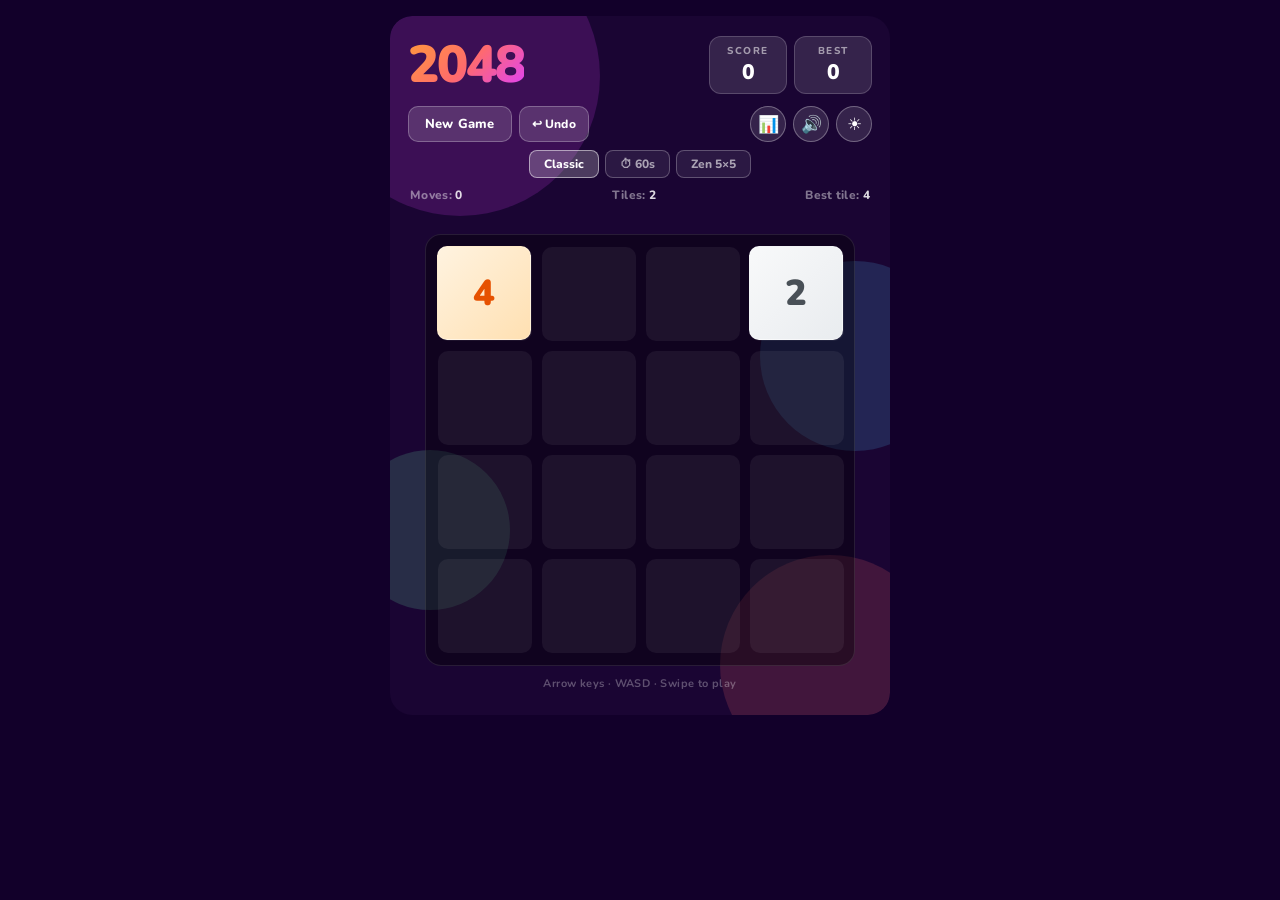
==== public/2048_game/index.html @ d8bee4af "fix: resolve mobile responsiveness issue" ====
<!DOCTYPE html>
<html lang="en">
<head>
  <meta charset="UTF-8" />
  <meta name="viewport" content="width=device-width, initial-scale=1.0" />
  <meta name="description" content="2048 — A beautiful, feature-rich tile puzzle game." />
  <title>2048</title>
  <link rel="preconnect" href="https://fonts.googleapis.com" />
  <link href="https://fonts.googleapis.com/css2?family=Nunito:wght@700;800;900&display=swap" rel="stylesheet" />
  <link rel="stylesheet" href="style.css" />
</head>
<body class="light">

  <div id="g">
    <!-- Animated background blobs -->
    <div class="blobs" aria-hidden="true">
      <div class="blob b1"></div>
      <div class="blob b2"></div>
      <div class="blob b3"></div>
      <div class="blob b4"></div>
    </div>

    <!-- Confetti canvas -->
    <canvas id="confetti-canvas" aria-hidden="true"></canvas>

    <div id="inner">

      <!-- Header: logo + scores -->
      <header class="hdr">
        <h1 class="logo" aria-label="2048">2048</h1>
        <div class="score-row" role="status" aria-live="polite" aria-label="Scores">
          <div class="sc" id="sc">
            <div class="sc-lbl">score</div>
            <div class="sc-val" id="sv">0</div>
          </div>
          <div class="sc" id="bc">
            <div class="sc-lbl">best</div>
            <div class="sc-val" id="bv">0</div>
          </div>
        </div>
      </header>

      <!-- Controls -->
      <div class="ctrl">
        <div class="btns">
          <button class="btn" id="nb" aria-label="New Game">New Game</button>
          <button class="btn sm" id="ub" aria-label="Undo last move">↩ Undo</button>
        </div>
        <div class="top-icons">
          <button class="icon-btn" id="stbtn" title="View Stats" aria-label="View Stats">📊</button>
          <button class="icon-btn" id="sdbtn" title="Toggle Sound" aria-label="Toggle Sound">🔊</button>
          <button class="icon-btn" id="tb"    title="Toggle Theme" aria-label="Toggle Theme">☀</button>
        </div>
      </div>

      <!-- Mode selector -->
      <div class="mode-row" role="group" aria-label="Game mode">
        <button class="mode-btn active" data-mode="classic">Classic</button>
        <button class="mode-btn" data-mode="timed">⏱ 60s</button>
        <button class="mode-btn" data-mode="zen">Zen 5×5</button>
      </div>

      <!-- Timer bar (timed mode only) -->
      <div class="timer-bar" id="tbar" aria-hidden="true">
        <div class="timer-fill" id="tfill" style="width:100%"></div>
      </div>

      <!-- Live metadata -->
      <div class="meta-row" role="status" aria-live="polite">
        <div class="meta-item">Moves: <span id="moves-val">0</span></div>
        <div class="meta-item">Tiles: <span id="tiles-val">2</span></div>
        <div class="meta-item">Best tile: <span id="btile-val">2</span></div>
      </div>

      <!-- Combo streak -->
      <div class="streak" id="streak" role="status" aria-live="polite"></div>

      <!-- Game board wrapper -->
      <div class="wrap" id="wr">
        <div class="board" id="bd" role="grid" aria-label="Game board"></div>
        <div class="tiles-layer" id="tl" aria-hidden="true"></div>

        <!-- Game-over / win overlay -->
        <div id="ov" style="display:none" role="dialog" aria-modal="true" aria-label="Game result"></div>

        <!-- Achievement pop-up -->
        <div class="achievement" id="ach" role="alert">
          <div class="ach-title">Achievement Unlocked</div>
          <div id="ach-msg"></div>
        </div>

        <!-- Toast notification -->
        <div class="toast" id="toast" role="status" aria-live="polite"></div>

        <!-- Stats modal -->
        <div class="stats-modal" id="stats-modal" role="dialog" aria-modal="true" aria-label="Your Statistics">
          <div class="stats-inner">
            <h2 class="stats-title">Your Stats</h2>
            <div class="stats-grid">
              <div class="stat-card"><div class="lbl">Best Score</div><div class="val" id="st-best">0</div></div>
              <div class="stat-card"><div class="lbl">Games Played</div><div class="val" id="st-games">0</div></div>
              <div class="stat-card"><div class="lbl">Wins</div><div class="val" id="st-wins">0</div></div>
              <div class="stat-card"><div class="lbl">Best Tile</div><div class="val" id="st-tile">2</div></div>
            </div>
            <div class="ach-list">
              <div class="ach-list-title">Achievements</div>
              <div id="ach-badges"></div>
            </div>
            <button class="btn" id="close-stats">Close</button>
          </div>
        </div>
      </div><!-- /.wrap -->

      <p class="hint">Arrow keys · WASD · Swipe to play</p>
    </div><!-- /#inner -->
  </div><!-- /#g -->

  <script src="script.js"></script>
</body>
</html>
---- public/2048_game/style.css ----
/* =============================================
   2048 — style.css
   Author: GSSoC Contribution
   ============================================= */

/* ---------- Reset ---------- */
*, *::before, *::after {
  box-sizing: border-box;
  margin: 0;
  padding: 0;
}

/* ---------- Root variables ---------- */
:root {
  --tile-size: 94px;
  --tile-gap: 10px;
  --board-pad: 12px;
  --radius-tile: 10px;
  --radius-card: 12px;
  --radius-board: 16px;
  --anim-tile: 0.11s ease;
  --font: 'Nunito', sans-serif;
}

/* ---------- Body / App wrapper ---------- */
body {
  font-family: var(--font);
  min-height: 100vh;
  display: flex;
  align-items: flex-start;
  justify-content: center;
  padding: 16px 8px 32px;
  transition: background 0.4s;
}

body.light { background: #12002a; }
body.dark  { background: #060e1a; }

#g {
  font-family: var(--font);
  padding: 20px 18px 24px;
  max-width: 500px;
  width: 100%;
  border-radius: 22px;
  position: relative;
  overflow: hidden;
  transition: background 0.4s;
}

body.light #g { background: #1a0533; }
body.dark  #g { background: #0a1628; }

/* ---------- Animated background blobs ---------- */
.blobs {
  position: absolute;
  inset: 0;
  pointer-events: none;
  z-index: 0;
  border-radius: 22px;
  overflow: hidden;
}

.blob {
  position: absolute;
  border-radius: 50%;
  opacity: 0.17;
  animation: drift 9s ease-in-out infinite alternate;
}

@keyframes drift {
  0%   { transform: translate(0, 0) scale(1); }
  100% { transform: translate(20px, 14px) scale(1.09); }
}

/* Light theme blobs */
body.light .b1 { width:280px; height:280px; background:#e040fb; top:-80px;  left:-70px;  animation-delay: 0s;  }
body.light .b2 { width:220px; height:220px; background:#ff6b6b; bottom:-60px; right:-50px; animation-delay:-3s;  }
body.light .b3 { width:190px; height:190px; background:#4fc3f7; top:35%;    right:-60px; animation-delay:-5s;  }
body.light .b4 { width:160px; height:160px; background:#69f0ae; bottom:15%; left:-40px;  animation-delay:-2s;  }

/* Dark theme blobs */
body.dark .b1 { width:280px; height:280px; background:#00bcd4; top:-80px;  left:-70px;  animation-delay: 0s;  }
body.dark .b2 { width:220px; height:220px; background:#7c4dff; bottom:-60px; right:-50px; animation-delay:-3s;  }
body.dark .b3 { width:190px; height:190px; background:#00e676; top:35%;    right:-60px; animation-delay:-5s;  }
body.dark .b4 { width:160px; height:160px; background:#ff6e40; bottom:15%; left:-40px;  animation-delay:-2s;  }

/* ---------- Confetti canvas ---------- */
#confetti-canvas {
  position: absolute;
  inset: 0;
  pointer-events: none;
  z-index: 40;
  border-radius: var(--radius-board);
  width: 100%;
  height: 100%;
}

/* ---------- Inner content ---------- */
#inner { position: relative; z-index: 1; }

/* ---------- Header ---------- */
.hdr {
  display: flex;
  justify-content: space-between;
  align-items: center;
  margin-bottom: 12px;
}

.logo {
  font-size: 52px;
  font-weight: 900;
  line-height: 1;
  letter-spacing: -2px;
  background: linear-gradient(135deg, #ff9a3c, #ff6b6b, #e040fb);
  -webkit-background-clip: text;
  -webkit-text-fill-color: transparent;
  background-clip: text;
  user-select: none;
}

body.dark .logo {
  background: linear-gradient(135deg, #00e5ff, #69f0ae, #b388ff);
  -webkit-background-clip: text;
  background-clip: text;
}

/* ---------- Score boxes ---------- */
.score-row { display: flex; gap: 7px; }

.sc {
  border-radius: var(--radius-card);
  padding: 7px 14px;
  text-align: center;
  min-width: 78px;
  background: rgba(255, 255, 255, 0.12);
  border: 1px solid rgba(255, 255, 255, 0.18);
  transition: background 0.35s;
}

.sc-lbl {
  font-size: 10px;
  font-weight: 800;
  color: rgba(255, 255, 255, 0.55);
  letter-spacing: 1.5px;
  text-transform: uppercase;
}

.sc-val {
  font-size: 21px;
  font-weight: 900;
  color: #fff;
}

.sc-val.bump { animation: sbump 0.2s ease; }

@keyframes sbump {
  50% { transform: scale(1.28); }
}

.gold-flash {
  background: linear-gradient(135deg, #f9a825, #ff6f00) !important;
  border-color: transparent !important;
}

/* ---------- Controls ---------- */
.ctrl {
  display: flex;
  justify-content: space-between;
  align-items: center;
  margin-bottom: 8px;
}

.btns { display: flex; gap: 7px; }

.btn {
  font-family: var(--font);
  font-weight: 800;
  font-size: 13px;
  border: 1px solid rgba(255, 255, 255, 0.25);
  border-radius: 10px;
  padding: 8px 16px;
  cursor: pointer;
  color: #fff;
  background: rgba(255, 255, 255, 0.15);
  letter-spacing: 0.2px;
  transition: transform 0.12s, background 0.15s;
}

.btn:hover  { background: rgba(255, 255, 255, 0.25); }
.btn:active { transform: scale(0.93); }
.btn.sm     { padding: 6px 12px; font-size: 12px; }

.top-icons { display: flex; gap: 7px; }

.icon-btn {
  background: rgba(255, 255, 255, 0.12);
  border: 1.5px solid rgba(255, 255, 255, 0.3);
  border-radius: 50%;
  width: 36px;
  height: 36px;
  font-size: 17px;
  cursor: pointer;
  display: flex;
  align-items: center;
  justify-content: center;
  transition: transform 0.2s;
  color: #fff;
}

.icon-btn:hover { transform: rotate(30deg) scale(1.1); }

/* ---------- Mode buttons ---------- */
.mode-row {
  display: flex;
  gap: 6px;
  margin-bottom: 9px;
  justify-content: center;
}

.mode-btn {
  font-family: var(--font);
  font-size: 12px;
  font-weight: 800;
  border: 1.5px solid rgba(255, 255, 255, 0.25);
  background: rgba(255, 255, 255, 0.08);
  color: rgba(255, 255, 255, 0.6);
  border-radius: 8px;
  padding: 5px 14px;
  cursor: pointer;
  transition: all 0.2s;
}

.mode-btn.active {
  background: rgba(255, 255, 255, 0.22);
  color: #fff;
  border-color: rgba(255, 255, 255, 0.5);
}

/* ---------- Timer bar ---------- */
.timer-bar {
  height: 4px;
  background: rgba(255, 255, 255, 0.15);
  border-radius: 2px;
  margin-bottom: 9px;
  overflow: hidden;
  display: none;
}

.timer-fill {
  height: 100%;
  border-radius: 2px;
  background: linear-gradient(90deg, #69f0ae, #00bcd4);
  transition: width 0.1s linear, background 0.4s;
}

.timer-fill.danger {
  background: linear-gradient(90deg, #ff6b6b, #f44336);
}

/* ---------- Meta row ---------- */
.meta-row {
  display: flex;
  justify-content: space-between;
  align-items: center;
  margin-bottom: 7px;
  padding: 0 2px;
}

.meta-item {
  font-size: 12px;
  font-weight: 800;
  color: rgba(255, 255, 255, 0.45);
  letter-spacing: 0.3px;
}

.meta-item span { color: rgba(255, 255, 255, 0.85); }

/* ---------- Combo streak ---------- */
.streak {
  text-align: center;
  font-size: 13px;
  font-weight: 900;
  color: #ffd54f;
  letter-spacing: 0.5px;
  min-height: 17px;
  margin-bottom: 7px;
  opacity: 0;
  transition: opacity 0.3s;
  text-shadow: 0 0 14px rgba(255, 213, 79, 0.9);
}

.streak.show { opacity: 1; }

/* ---------- Board ---------- */
.wrap {
  position: relative;
  width: fit-content;
  margin: 0 auto;
}

.board {
  display: grid;
  grid-template-columns: repeat(4, var(--tile-size));
  gap: var(--tile-gap);
  padding: var(--board-pad);
  border-radius: var(--radius-board);
  transition: background 0.3s;
}

body.light .board {
  background: rgba(0, 0, 0, 0.38);
  border: 1px solid rgba(255, 255, 255, 0.1);
}

body.dark .board {
  background: rgba(0, 0, 0, 0.5);
  border: 1px solid rgba(255, 255, 255, 0.08);
}

.cell {
  width: var(--tile-size);
  height: var(--tile-size);
  border-radius: var(--radius-tile);
}

body.light .cell { background: rgba(255, 255, 255, 0.06); }
body.dark  .cell { background: rgba(255, 255, 255, 0.04); }

/* ---------- Tiles layer ---------- */
.tiles-layer {
  position: absolute;
  top: 0;
  left: 0;
  pointer-events: none;
}

.tile {
  position: absolute;
  border-radius: var(--radius-tile);
  display: flex;
  align-items: center;
  justify-content: center;
  font-family: var(--font);
  font-weight: 900;
  border: 1.5px solid rgba(255, 255, 255, 0.22);
  transition: top var(--anim-tile), left var(--anim-tile);
  user-select: none;
}

.tile.new    { animation: tpop   0.20s cubic-bezier(0.34, 1.56, 0.64, 1); }
.tile.merged { animation: tmerge 0.22s cubic-bezier(0.34, 1.56, 0.64, 1); }

@keyframes tpop {
  0%   { transform: scale(0) rotate(-8deg); opacity: 0; }
  65%  { transform: scale(1.12); }
  100% { transform: scale(1); opacity: 1; }
}

@keyframes tmerge {
  45%  { transform: scale(1.22); }
  100% { transform: scale(1); }
}

/* ---------- Tile colours ---------- */
.tile[data-val="2"]    { background: linear-gradient(135deg,#f8f9fa,#e9ecef); color:#495057; font-size:36px; }
.tile[data-val="4"]    { background: linear-gradient(135deg,#fff3e0,#ffe0b2); color:#e65100; font-size:36px; }
.tile[data-val="8"]    { background: linear-gradient(135deg,#ff9800,#f44336); color:#fff;    font-size:36px; }
.tile[data-val="16"]   { background: linear-gradient(135deg,#f44336,#e91e63); color:#fff;    font-size:36px; }
.tile[data-val="32"]   { background: linear-gradient(135deg,#e91e63,#9c27b0); color:#fff;    font-size:36px; }
.tile[data-val="64"]   { background: linear-gradient(135deg,#9c27b0,#673ab7); color:#fff;    font-size:36px; }
.tile[data-val="128"]  { background: linear-gradient(135deg,#3f51b5,#2196f3); color:#fff;    font-size:28px; }
.tile[data-val="256"]  { background: linear-gradient(135deg,#2196f3,#00bcd4); color:#fff;    font-size:28px; }
.tile[data-val="512"]  { background: linear-gradient(135deg,#00bcd4,#4caf50); color:#fff;    font-size:28px; }
.tile[data-val="1024"] { background: linear-gradient(135deg,#4caf50,#cddc39); color:#fff;    font-size:22px; }
.tile[data-val="2048"] { background: linear-gradient(135deg,#ffd700,#ff9800,#ff5722); color:#fff; font-size:22px; }
.tile[data-val="big"]  { background: linear-gradient(135deg,#212121,#424242); color:#fff;    font-size:16px; }

/* ---------- Merge particles ---------- */
.particle {
  position: absolute;
  pointer-events: none;
  width: 7px;
  height: 7px;
  border-radius: 50%;
  animation: particle-fly 0.6s ease forwards;
  z-index: 25;
}

@keyframes particle-fly {
  0%   { opacity: 1; transform: translate(0, 0) scale(1); }
  100% { opacity: 0; transform: translate(var(--px), var(--py)) scale(0); }
}

/* ---------- Score float ---------- */
.score-float {
  position: absolute;
  font-family: var(--font);
  font-weight: 900;
  font-size: 15px;
  color: #fff;
  pointer-events: none;
  animation: floatup 0.65s ease forwards;
  z-index: 20;
  text-shadow: 0 0 10px rgba(255, 255, 255, 0.9);
}

@keyframes floatup {
  0%   { opacity: 1; transform: translateY(0); }
  100% { opacity: 0; transform: translateY(-52px); }
}

/* ---------- Game over / win overlay ---------- */
.ov {
  position: absolute;
  inset: 0;
  border-radius: var(--radius-board);
  display: flex;
  flex-direction: column;
  align-items: center;
  justify-content: center;
  gap: 11px;
  z-index: 15;
  animation: fdin 0.35s ease;
}

body.light .ov { background: rgba(10, 0, 30, 0.85); }
body.dark  .ov { background: rgba(0, 10, 25, 0.88); }

@keyframes fdin { from { opacity: 0; } to { opacity: 1; } }

.ov-title {
  font-size: 36px;
  font-weight: 900;
  letter-spacing: -1px;
}

.ov-title.win  { color: #ffd54f; text-shadow: 0 0 22px rgba(255, 213, 79, 0.8); }
.ov-title.lose { color: #ff6b6b; text-shadow: 0 0 22px rgba(255, 107, 107, 0.7); }

.ov-sub {
  font-size: 14px;
  font-weight: 700;
  color: rgba(255, 255, 255, 0.65);
  margin-top: -6px;
}

.ov-stats { display: flex; gap: 10px; margin: 4px 0; }

.ov-stat {
  background: rgba(255, 255, 255, 0.1);
  border-radius: 10px;
  padding: 7px 14px;
  text-align: center;
  border: 1px solid rgba(255, 255, 255, 0.15);
}

.ov-stat-lbl {
  font-size: 10px;
  font-weight: 800;
  color: rgba(255, 255, 255, 0.5);
  text-transform: uppercase;
  letter-spacing: 1px;
}

.ov-stat-val { font-size: 18px; font-weight: 900; color: #fff; }

.ov .btn { font-size: 14px; padding: 10px 26px; border-radius: 12px; margin-top: 2px; }

/* ---------- Achievement pop-up ---------- */
.achievement {
  position: absolute;
  top: 10px;
  right: 10px;
  background: linear-gradient(135deg, #f9a825, #ff6f00);
  color: #fff;
  border-radius: 12px;
  padding: 8px 14px;
  font-size: 12px;
  font-weight: 800;
  z-index: 50;
  opacity: 0;
  transform: translateY(-10px);
  transition: opacity 0.3s, transform 0.3s;
  border: 1px solid rgba(255, 255, 255, 0.3);
  max-width: 185px;
  text-align: center;
  pointer-events: none;
}

.achievement.show { opacity: 1; transform: translateY(0); }

.ach-title {
  font-size: 10px;
  opacity: 0.8;
  letter-spacing: 0.5px;
  text-transform: uppercase;
  margin-bottom: 2px;
}

/* ---------- Toast ---------- */
.toast {
  position: absolute;
  bottom: -50px;
  left: 50%;
  transform: translateX(-50%);
  background: rgba(255, 255, 255, 0.18);
  color: #fff;
  padding: 7px 18px;
  border-radius: 20px;
  font-size: 13px;
  font-weight: 800;
  opacity: 0;
  transition: opacity 0.25s, bottom 0.25s;
  pointer-events: none;
  white-space: nowrap;
  z-index: 30;
  border: 1px solid rgba(255, 255, 255, 0.22);
}

.toast.show { opacity: 1; bottom: -42px; }

/* ---------- Stats modal ---------- */
.stats-modal {
  display: none;
  position: absolute;
  inset: 0;
  border-radius: var(--radius-board);
  z-index: 60;
  align-items: center;
  justify-content: center;
  animation: fdin 0.3s ease;
}

body.light .stats-modal { background: rgba(10, 0, 30, 0.92); }
body.dark  .stats-modal { background: rgba(0, 10, 25, 0.94); }

.stats-modal.open { display: flex; }

.stats-inner {
  width: 88%;
  background: rgba(255, 255, 255, 0.08);
  border-radius: 16px;
  padding: 20px;
  border: 1px solid rgba(255, 255, 255, 0.18);
}

.stats-title {
  font-size: 20px;
  font-weight: 900;
  color: #fff;
  margin-bottom: 14px;
  text-align: center;
}

.stats-grid {
  display: grid;
  grid-template-columns: 1fr 1fr;
  gap: 9px;
  margin-bottom: 14px;
}

.stat-card {
  background: rgba(255, 255, 255, 0.08);
  border-radius: 10px;
  padding: 10px;
  text-align: center;
  border: 1px solid rgba(255, 255, 255, 0.12);
}

.stat-card .lbl {
  font-size: 10px;
  font-weight: 800;
  color: rgba(255, 255, 255, 0.5);
  text-transform: uppercase;
  letter-spacing: 1px;
}

.stat-card .val {
  font-size: 22px;
  font-weight: 900;
  color: #fff;
  margin-top: 2px;
}

.ach-list { margin-bottom: 14px; }

.ach-list-title {
  font-size: 12px;
  font-weight: 800;
  color: rgba(255, 255, 255, 0.5);
  text-transform: uppercase;
  letter-spacing: 1px;
  margin-bottom: 8px;
}

.ach-badge {
  display: inline-block;
  margin: 3px;
  padding: 5px 10px;
  border-radius: 8px;
  font-size: 11px;
  font-weight: 800;
  background: rgba(255, 255, 255, 0.1);
  color: rgba(255, 255, 255, 0.45);
  border: 1px solid rgba(255, 255, 255, 0.12);
}

.ach-badge.earned {
  background: linear-gradient(135deg, #f9a825, #ff6f00);
  color: #fff;
  border-color: transparent;
}

.stats-inner .btn {
  width: 100%;
  text-align: center;
  justify-content: center;
  margin-top: 4px;
}

/* ---------- Hint ---------- */
.hint {
  text-align: center;
  margin-top: 10px;
  font-size: 11px;
  font-weight: 700;
  color: rgba(255, 255, 255, 0.3);
  letter-spacing: 0.4px;
}

/* ---------- Reduced motion ---------- */
@media (prefers-reduced-motion: reduce) {
  .tile, .tile.new, .tile.merged,
  .particle, .score-float, .blob,
  .streak, .achievement { animation: none !important; transition: none !important; }
}

/* ---------- Responsive ---------- */
@media (max-width: 480px) {
  :root {
    --tile-size: 72px;
    --tile-gap: 8px;
    --board-pad: 10px;
  }

  .logo       { font-size: 40px; }
  .sc-val     { font-size: 18px; }
  .sc         { min-width: 64px; padding: 6px 10px; }
  .tile[data-val="2"],
  .tile[data-val="4"],
  .tile[data-val="8"],
  .tile[data-val="16"],
  .tile[data-val="32"],
  .tile[data-val="64"]   { font-size: 28px; }
  .tile[data-val="128"],
  .tile[data-val="256"],
  .tile[data-val="512"]  { font-size: 22px; }
  .tile[data-val="1024"],
  .tile[data-val="2048"] { font-size: 17px; }
}
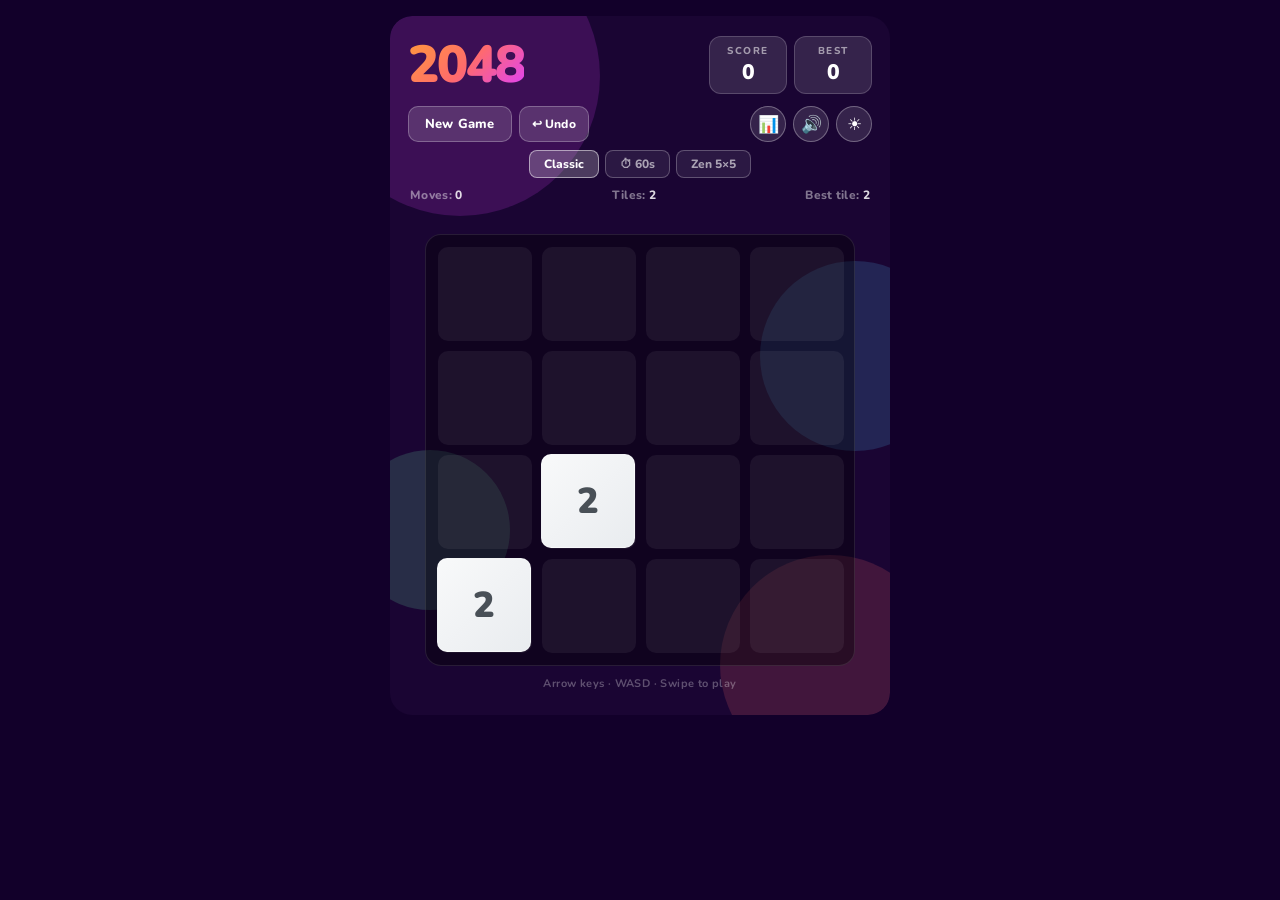
==== commit 168b0039: "Merge branch 'Main' of https://github.com/dhairyagothi/100_days_100_web_project into fix-parallelx-u" ====
--- a/public/2048_game/index.html
+++ b/public/2048_game/index.html
@@ -117,4 +117,4 @@
 
   <script src="script.js"></script>
 </body>
-</html>
+</html>
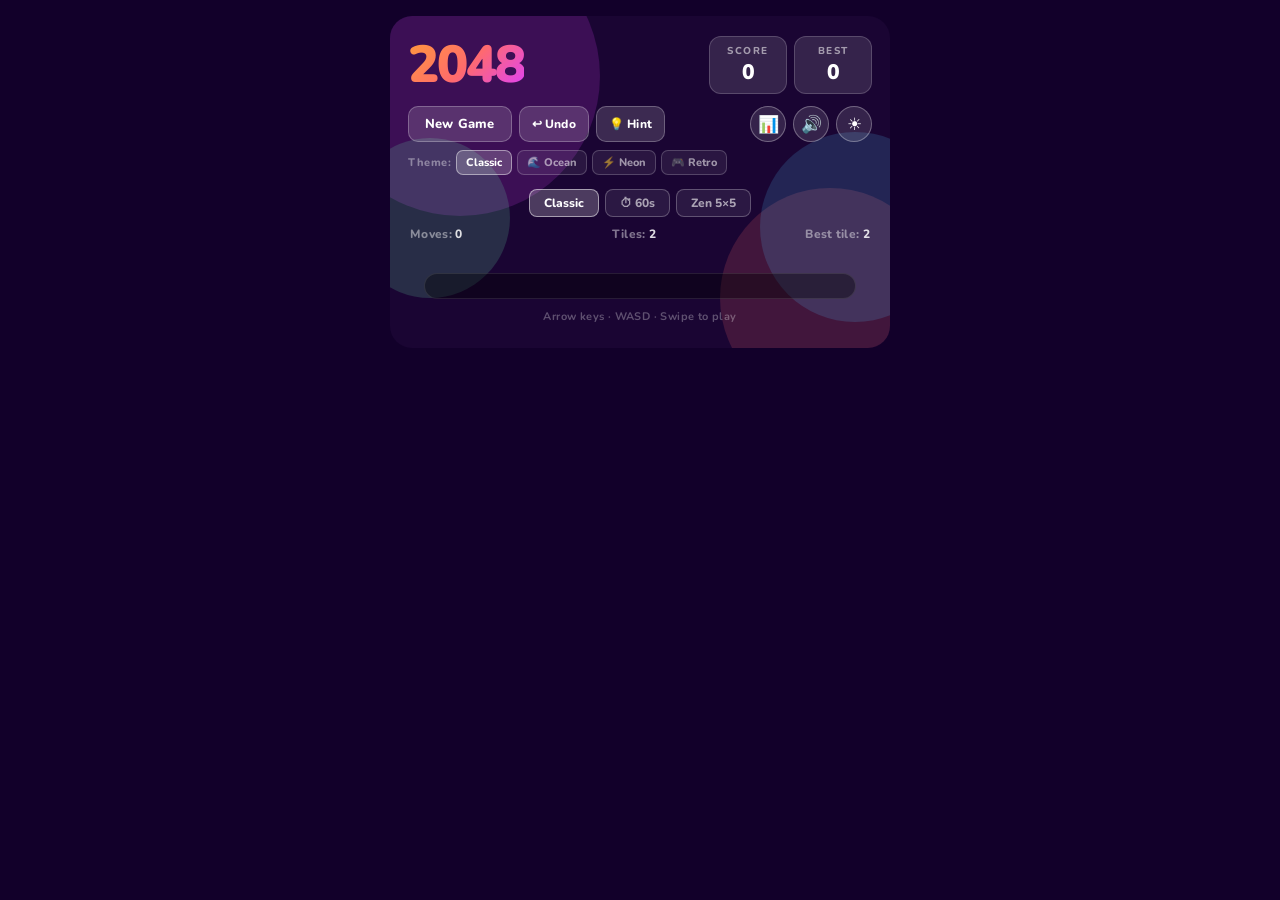
==== commit d58b6461: "Merge branch 'Main' into feature/password-toggle" ====
--- a/public/2048_game/index.html
+++ b/public/2048_game/index.html
@@ -1,5 +1,6 @@
 <!DOCTYPE html>
 <html lang="en">
+
 <head>
   <meta charset="UTF-8" />
   <meta name="viewport" content="width=device-width, initial-scale=1.0" />
@@ -8,7 +9,9 @@
   <link rel="preconnect" href="https://fonts.googleapis.com" />
   <link href="https://fonts.googleapis.com/css2?family=Nunito:wght@700;800;900&display=swap" rel="stylesheet" />
   <link rel="stylesheet" href="style.css" />
+  <style id="theme-style"></style>
 </head>
+
 <body class="light">
 
   <div id="g">
@@ -45,20 +48,31 @@
         <div class="btns">
           <button class="btn" id="nb" aria-label="New Game">New Game</button>
           <button class="btn sm" id="ub" aria-label="Undo last move">↩ Undo</button>
+          <button class="btn sm" id="pausebtn" aria-label="Pause game" style="display:none">⏸ Pause</button>
+          <button class="btn sm" id="hintbtn" aria-label="Hint">💡 Hint</button>
         </div>
         <div class="top-icons">
           <button class="icon-btn" id="stbtn" title="View Stats" aria-label="View Stats">📊</button>
           <button class="icon-btn" id="sdbtn" title="Toggle Sound" aria-label="Toggle Sound">🔊</button>
-          <button class="icon-btn" id="tb"    title="Toggle Theme" aria-label="Toggle Theme">☀</button>
+          <button class="icon-btn" id="tb" title="Toggle Theme" aria-label="Toggle Theme">☀</button>
         </div>
       </div>
 
       <!-- Mode selector -->
       <div class="mode-row" role="group" aria-label="Game mode">
-        <button class="mode-btn active" data-mode="classic">Classic</button>
-        <button class="mode-btn" data-mode="timed">⏱ 60s</button>
-        <button class="mode-btn" data-mode="zen">Zen 5×5</button>
-      </div>
+  <div class="theme-row" role="group" aria-label="Tile theme">
+    <span class="theme-label">Theme:</span>
+    <button class="theme-btn active" data-theme="classic">Classic</button>
+    <button class="theme-btn" data-theme="ocean">🌊 Ocean</button>
+    <button class="theme-btn" data-theme="neon">⚡ Neon</button>
+    <button class="theme-btn" data-theme="retro">🎮 Retro</button>
+  </div>
+  <div class="mode-btns-row">
+    <button class="mode-btn active" data-mode="classic">Classic</button>
+    <button class="mode-btn" data-mode="timed">⏱ 60s</button>
+    <button class="mode-btn" data-mode="zen">Zen 5×5</button>
+  </div>
+</div>
 
       <!-- Timer bar (timed mode only) -->
       <div class="timer-bar" id="tbar" aria-hidden="true">
@@ -75,41 +89,52 @@
       <!-- Combo streak -->
       <div class="streak" id="streak" role="status" aria-live="polite"></div>
 
-      <!-- Game board wrapper -->
-      <div class="wrap" id="wr">
-        <div class="board" id="bd" role="grid" aria-label="Game board"></div>
-        <div class="tiles-layer" id="tl" aria-hidden="true"></div>
+      
+   <!-- Game board wrapper -->
+<div class="wrap" id="wr">
+  <div class="board" id="bd" role="grid" aria-label="Game board"></div>
+  <div class="tiles-layer" id="tl" aria-hidden="true"></div>
 
-        <!-- Game-over / win overlay -->
-        <div id="ov" style="display:none" role="dialog" aria-modal="true" aria-label="Game result"></div>
+  <!-- Game-over / win overlay -->
+  <div id="ov" style="display:none" role="dialog" aria-modal="true" aria-label="Game result"></div>
 
-        <!-- Achievement pop-up -->
-        <div class="achievement" id="ach" role="alert">
-          <div class="ach-title">Achievement Unlocked</div>
-          <div id="ach-msg"></div>
-        </div>
+  <!-- Achievement pop-up -->
+  <div class="achievement" id="ach" role="alert">
+    <div class="ach-title">Achievement Unlocked</div>
+    <div id="ach-msg"></div>
+  </div>
 
-        <!-- Toast notification -->
-        <div class="toast" id="toast" role="status" aria-live="polite"></div>
+  <!-- Toast notification -->
+  <div class="toast" id="toast" role="status" aria-live="polite"></div>
+  <div class="hint-arrow" id="hint-arrow"></div>
 
-        <!-- Stats modal -->
-        <div class="stats-modal" id="stats-modal" role="dialog" aria-modal="true" aria-label="Your Statistics">
-          <div class="stats-inner">
-            <h2 class="stats-title">Your Stats</h2>
-            <div class="stats-grid">
-              <div class="stat-card"><div class="lbl">Best Score</div><div class="val" id="st-best">0</div></div>
-              <div class="stat-card"><div class="lbl">Games Played</div><div class="val" id="st-games">0</div></div>
-              <div class="stat-card"><div class="lbl">Wins</div><div class="val" id="st-wins">0</div></div>
-              <div class="stat-card"><div class="lbl">Best Tile</div><div class="val" id="st-tile">2</div></div>
-            </div>
-            <div class="ach-list">
-              <div class="ach-list-title">Achievements</div>
-              <div id="ach-badges"></div>
-            </div>
-            <button class="btn" id="close-stats">Close</button>
-          </div>
-        </div>
-      </div><!-- /.wrap -->
+  <!-- Stats modal -->
+  <div class="stats-modal" id="stats-modal" role="dialog" aria-modal="true" aria-label="Your Statistics">
+    <div class="stats-inner">
+      <h2 class="stats-title">Your Stats</h2>
+
+      <div class="stats-grid">
+        <div class="stat-card"><div class="lbl">Best Score</div><div class="val" id="st-best">0</div></div>
+        <div class="stat-card"><div class="lbl">Games Played</div><div class="val" id="st-games">0</div></div>
+        <div class="stat-card"><div class="lbl">Wins</div><div class="val" id="st-wins">0</div></div>
+        <div class="stat-card"><div class="lbl">Best Tile</div><div class="val" id="st-tile">2</div></div>
+      </div>
+
+      <div class="graph-section">
+        <div class="ach-list-title">Last 10 Games</div>
+        <canvas id="score-graph" style="width:100%;height:80px;"></canvas>
+      </div>
+
+      <div class="ach-list">
+        <div class="ach-list-title">Achievements</div>
+        <div id="ach-badges"></div>
+      </div>
+
+      <button class="btn" id="close-stats">Close</button>
+    </div>
+  </div>
+
+</div><!-- /.wrap -->
 
       <p class="hint">Arrow keys · WASD · Swipe to play</p>
     </div><!-- /#inner -->
@@ -117,4 +142,5 @@
 
   <script src="script.js"></script>
 </body>
+
 </html>
--- a/public/2048_game/style.css
+++ b/public/2048_game/style.css
@@ -37,14 +37,15 @@
 body.dark  { background: #060e1a; }
 
 #g {
-  font-family: var(--font);
-  padding: 20px 18px 24px;
-  max-width: 500px;
-  width: 100%;
-  border-radius: 22px;
-  position: relative;
-  overflow: hidden;
-  transition: background 0.4s;
+    font-family: var(--font);
+    padding: 20px 18px 24px;
+    max-width: 500px;
+    width: 100%;
+    border-radius: 22px;
+    position: relative;
+    overflow: hidden;
+    transition: background 0.4s;
+    animation: fadeIn 0.5s ease;
 }
 
 body.light #g { background: #1a0533; }
@@ -186,7 +187,11 @@
   transition: transform 0.12s, background 0.15s;
 }
 
-.btn:hover  { background: rgba(255, 255, 255, 0.25); }
+.btn:hover {
+    background: rgba(255, 255, 255, 0.25);
+    transform: translateY(-2px);
+    transition: all 0.3s ease;
+}
 .btn:active { transform: scale(0.93); }
 .btn.sm     { padding: 6px 12px; font-size: 12px; }
 
@@ -212,8 +217,27 @@
 /* ---------- Mode buttons ---------- */
 .mode-row {
   display: flex;
+  flex-direction: column;
   gap: 6px;
   margin-bottom: 9px;
+}
+
+.mode-row > .theme-row {
+  display: flex;
+  align-items: center;
+  gap: 5px;
+  flex-wrap: nowrap;
+  overflow-x: auto;
+  scrollbar-width: none;
+  -ms-overflow-style: none;
+  padding-bottom: 2px;
+}
+
+.mode-row > .theme-row::-webkit-scrollbar { display: none; }
+
+.mode-btns-row {
+  display: flex;
+  gap: 6px;
   justify-content: center;
 }
 
@@ -335,16 +359,16 @@
 }
 
 .tile {
-  position: absolute;
-  border-radius: var(--radius-tile);
-  display: flex;
-  align-items: center;
-  justify-content: center;
-  font-family: var(--font);
-  font-weight: 900;
-  border: 1.5px solid rgba(255, 255, 255, 0.22);
-  transition: top var(--anim-tile), left var(--anim-tile);
-  user-select: none;
+    position: absolute;
+    border-radius: var(--radius-tile);
+    display: flex;
+    align-items: center;
+    justify-content: center;
+    font-family: var(--font);
+    font-weight: 900;
+    border: 1.5px solid rgba(255, 255, 255, 0.22);
+    transition: all 0.2s ease-in-out;
+    user-select: none;
 }
 
 .tile.new    { animation: tpop   0.20s cubic-bezier(0.34, 1.56, 0.64, 1); }
@@ -465,6 +489,10 @@
 .ov-stat-val { font-size: 18px; font-weight: 900; color: #fff; }
 
 .ov .btn { font-size: 14px; padding: 10px 26px; border-radius: 12px; margin-top: 2px; }
+.tile:hover {
+  transform: scale(1.05);
+  box-shadow: 0 0 18px rgba(255,255,255,0.3);
+}
 
 /* ---------- Achievement pop-up ---------- */
 .achievement {
@@ -638,23 +666,179 @@
 /* ---------- Responsive ---------- */
 @media (max-width: 480px) {
   :root {
-    --tile-size: 72px;
-    --tile-gap: 8px;
-    --board-pad: 10px;
+    --tile-size: 68px;
+    --tile-gap: 7px;
+    --board-pad: 8px;
   }
 
-  .logo       { font-size: 40px; }
-  .sc-val     { font-size: 18px; }
-  .sc         { min-width: 64px; padding: 6px 10px; }
+  #g { padding: 14px 10px 20px; }
+
+  .logo       { font-size: 38px; }
+  .sc-val     { font-size: 17px; }
+  .sc         { min-width: 60px; padding: 5px 8px; }
+
+  .btns       { gap: 4px; }
+  .btn        { padding: 6px 10px; font-size: 12px; }
+  .btn.sm     { padding: 5px 8px;  font-size: 11px; }
+
+  .wrap       { width: 100%; overflow: visible; }
+
   .tile[data-val="2"],
   .tile[data-val="4"],
   .tile[data-val="8"],
   .tile[data-val="16"],
   .tile[data-val="32"],
-  .tile[data-val="64"]   { font-size: 28px; }
+  .tile[data-val="64"]   { font-size: 26px; }
   .tile[data-val="128"],
   .tile[data-val="256"],
-  .tile[data-val="512"]  { font-size: 22px; }
+  .tile[data-val="512"]  { font-size: 20px; }
   .tile[data-val="1024"],
   .tile[data-val="2048"] { font-size: 17px; }
-}+}
+@media (max-width: 768px) {
+
+    body {
+        padding: 10px;
+    }
+
+    #g {
+        width: 100%;
+        max-width: 95vw;
+    }
+
+    .top-bar {
+        flex-direction: column;
+        gap: 10px;
+        align-items: center;
+    }
+
+    .mode-row {
+        flex-wrap: wrap;
+        justify-content: center;
+        gap: 8px;
+    }
+
+    .btn {
+        width: 100%;
+        max-width: 220px;
+        font-size: 13px;
+    }
+
+    .board {
+        width: 100%;
+        aspect-ratio: 1/1;
+    }
+
+    .tile {
+        font-size: 22px;
+    }
+
+    .overlay-content {
+        width: 90%;
+        padding: 20px;
+    }
+}
+@keyframes fadeIn {
+  from {
+    opacity: 0;
+    transform: translateY(15px);
+  }
+
+  to {
+    opacity: 1;
+    transform: translateY(0);
+  }
+}
+  .tile[data-val="2048"] { font-size: 16px; }
+}
+@media (max-width: 360px) {
+  :root {
+    --tile-size: 58px;
+    --tile-gap: 6px;
+    --board-pad: 7px;
+  }
+
+  #g { padding: 12px 8px 16px; }
+  .logo { font-size: 32px; }
+}
+
+#g {
+  
+  overflow: visible;   
+}
+.arrow {
+  position: absolute;
+  top: 50%; left: 50%;
+  transform: translate(-50%, -50%);
+  font-size: 72px;
+  color: #fff;
+  opacity: 0;
+  pointer-events: none;
+  z-index: 35;
+  text-shadow: 0 0 24px rgba(255,255,255,0.9);
+  transition: opacity 0.3s;
+}
+.hint-arrow.show { opacity: 1; animation: hpulse 1.2s ease forwards; }
+@keyframes hpulse {
+  0%   { opacity: 1; transform: translate(-50%,-50%) scale(1); }
+  60%  { opacity: 1; transform: translate(-50%,-50%) scale(1.2); }
+  100% { opacity: 0; transform: translate(-50%,-50%) scale(0.9); }
+}
+.graph-section {
+  margin-bottom: 14px;
+  background: rgba(255,255,255,0.05);
+  border-radius: 10px;
+  padding: 10px;
+  border: 1px solid rgba(255,255,255,0.1);
+}
+/* ---------- Theme row ---------- */
+.theme-row {
+  display: flex;
+  align-items: center;
+  gap: 5px;
+  margin-bottom: 6px;
+  flex-wrap: nowrap;        /* prevent wrapping */
+  overflow-x: auto;         /* scroll if needed */
+  scrollbar-width: none;    /* hide scrollbar Firefox */
+  -ms-overflow-style: none; /* hide scrollbar IE */
+  padding-bottom: 2px;
+}
+
+.theme-row::-webkit-scrollbar { display: none; } /* hide scrollbar Chrome */
+
+.theme-label {
+  font-size: 11px;
+  font-weight: 800;
+  color: rgba(255,255,255,0.4);
+  letter-spacing: 0.5px;
+  white-space: nowrap;
+  flex-shrink: 0;           /* label never shrinks */
+}
+
+.theme-btn {
+  font-family: var(--font);
+  font-size: 11px;
+  font-weight: 800;
+  border: 1.5px solid rgba(255,255,255,0.2);
+  background: rgba(255,255,255,0.07);
+  color: rgba(255,255,255,0.55);
+  border-radius: 7px;
+  padding: 4px 9px;
+  cursor: pointer;
+  transition: all 0.2s;
+  white-space: nowrap;      /* button text never wraps */
+  flex-shrink: 0;           /* buttons never shrink */
+}
+
+.theme-btn.active {
+  background: rgba(255,255,255,0.2);
+  color: #fff;
+  border-color: rgba(255,255,255,0.45);
+}
+@media (max-width: 420px) {
+  .theme-btn { 
+    padding: 3px 7px; 
+    font-size: 10px; 
+  }
+  .theme-label { font-size: 10px; }
+}
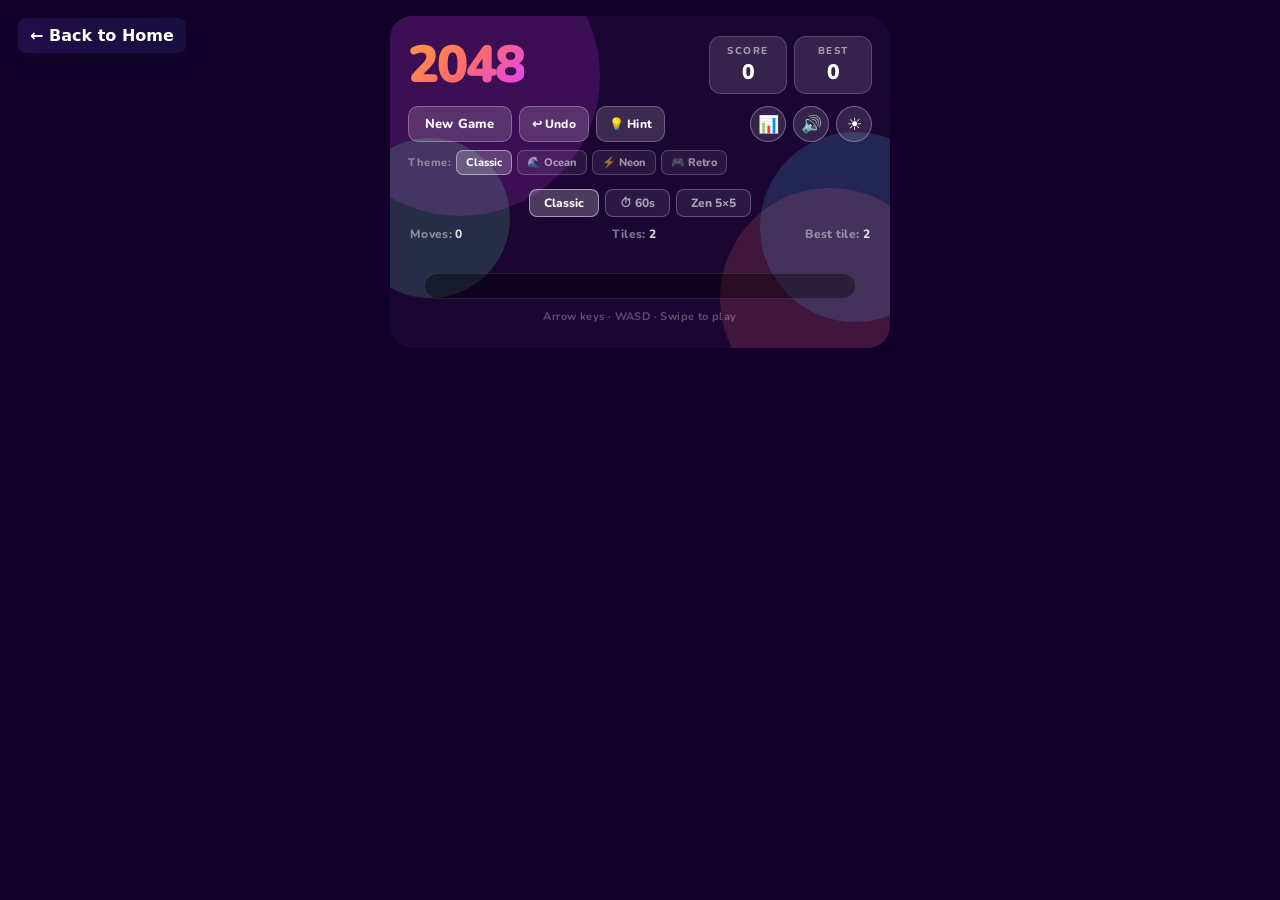
==== commit c4030442: "Fix conflicts and functionality issues" ====
--- a/public/2048_game/index.html
+++ b/public/2048_game/index.html
@@ -13,6 +13,8 @@
 </head>
 
 <body class="light">
+<a href="/" class="project-back-button" style="position:fixed;left:18px;top:18px;padding:8px 12px;border-radius:8px;background:linear-gradient(90deg, rgba(124,99,255,0.14), rgba(79,141,255,0.10));color:#fff;text-decoration:none;z-index:9999;font-weight:700;font-family:Inter, system-ui, sans-serif;box-shadow:0 8px 20px rgba(12,18,40,0.35);">← Back to Home</a>
+
 
   <div id="g">
     <!-- Animated background blobs -->
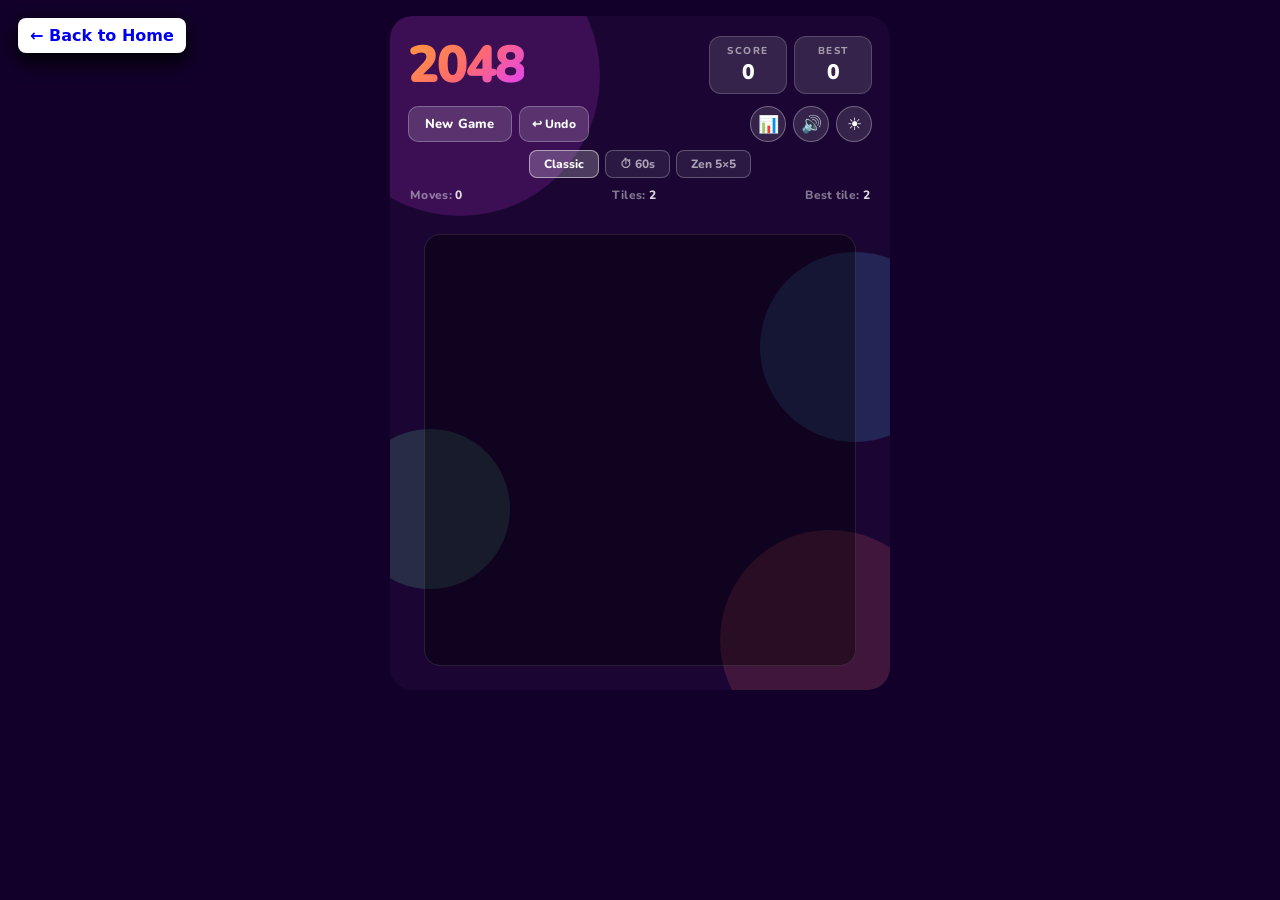
==== commit 959e196f: "Merge branch 'Main' into stats-strip-text-color-contrast" ====
--- a/public/2048_game/index.html
+++ b/public/2048_game/index.html
@@ -9,11 +9,10 @@
   <link rel="preconnect" href="https://fonts.googleapis.com" />
   <link href="https://fonts.googleapis.com/css2?family=Nunito:wght@700;800;900&display=swap" rel="stylesheet" />
   <link rel="stylesheet" href="style.css" />
-  <style id="theme-style"></style>
 </head>
 
 <body class="light">
-<a href="/" class="project-back-button" style="position:fixed;left:18px;top:18px;padding:8px 12px;border-radius:8px;background:linear-gradient(90deg, rgba(124,99,255,0.14), rgba(79,141,255,0.10));color:#fff;text-decoration:none;z-index:9999;font-weight:700;font-family:Inter, system-ui, sans-serif;box-shadow:0 8px 20px rgba(12,18,40,0.35);">← Back to Home</a>
+<a href="/" class="project-back-button" style="position:fixed;left:18px;top:18px;padding:8px 12px;border-radius:8px;background:white;text-decoration:none;z-index:9999;font-weight:700;font-family:Inter, system-ui, sans-serif;box-shadow:0 8px 20px rgba(0, 0, 0);">← Back to Home</a>
 
 
   <div id="g">
@@ -50,8 +49,6 @@
         <div class="btns">
           <button class="btn" id="nb" aria-label="New Game">New Game</button>
           <button class="btn sm" id="ub" aria-label="Undo last move">↩ Undo</button>
-          <button class="btn sm" id="pausebtn" aria-label="Pause game" style="display:none">⏸ Pause</button>
-          <button class="btn sm" id="hintbtn" aria-label="Hint">💡 Hint</button>
         </div>
         <div class="top-icons">
           <button class="icon-btn" id="stbtn" title="View Stats" aria-label="View Stats">📊</button>
@@ -62,18 +59,9 @@
 
       <!-- Mode selector -->
       <div class="mode-row" role="group" aria-label="Game mode">
-  <div class="theme-row" role="group" aria-label="Tile theme">
-    <span class="theme-label">Theme:</span>
-    <button class="theme-btn active" data-theme="classic">Classic</button>
-    <button class="theme-btn" data-theme="ocean">🌊 Ocean</button>
-    <button class="theme-btn" data-theme="neon">⚡ Neon</button>
-    <button class="theme-btn" data-theme="retro">🎮 Retro</button>
-  </div>
-  <div class="mode-btns-row">
-    <button class="mode-btn active" data-mode="classic">Classic</button>
-    <button class="mode-btn" data-mode="timed">⏱ 60s</button>
-    <button class="mode-btn" data-mode="zen">Zen 5×5</button>
-  </div>
+  <button class="mode-btn active" data-mode="classic">Classic</button>
+  <button class="mode-btn" data-mode="timed">⏱ 60s</button>
+  <button class="mode-btn" data-mode="zen">Zen 5×5</button>
 </div>
 
       <!-- Timer bar (timed mode only) -->
@@ -122,11 +110,6 @@
         <div class="stat-card"><div class="lbl">Best Tile</div><div class="val" id="st-tile">2</div></div>
       </div>
 
-      <div class="graph-section">
-        <div class="ach-list-title">Last 10 Games</div>
-        <canvas id="score-graph" style="width:100%;height:80px;"></canvas>
-      </div>
-
       <div class="ach-list">
         <div class="ach-list-title">Achievements</div>
         <div id="ach-badges"></div>
@@ -138,7 +121,6 @@
 
 </div><!-- /.wrap -->
 
-      <p class="hint">Arrow keys · WASD · Swipe to play</p>
     </div><!-- /#inner -->
   </div><!-- /#g -->
 
--- a/public/2048_game/style.css
+++ b/public/2048_game/style.css
@@ -2,6 +2,12 @@
    2048 — style.css
    Author: GSSoC Contribution
    ============================================= */
+
+:root {
+  --tile-size: 94px;
+  --tile-gap: 10px;
+  --board-pad: 12px;
+}
 
 /* ---------- Reset ---------- */
 *, *::before, *::after {
@@ -45,7 +51,6 @@
     position: relative;
     overflow: hidden;
     transition: background 0.4s;
-    animation: fadeIn 0.5s ease;
 }
 
 body.light #g { background: #1a0533; }
@@ -188,10 +193,7 @@
 }
 
 .btn:hover {
-    background: rgba(255, 255, 255, 0.25);
-    transform: translateY(-2px);
-    transition: all 0.3s ease;
-}
+    background: rgba(255, 255, 255, 0.25);}
 .btn:active { transform: scale(0.93); }
 .btn.sm     { padding: 6px 12px; font-size: 12px; }
 
@@ -217,27 +219,8 @@
 /* ---------- Mode buttons ---------- */
 .mode-row {
   display: flex;
-  flex-direction: column;
   gap: 6px;
   margin-bottom: 9px;
-}
-
-.mode-row > .theme-row {
-  display: flex;
-  align-items: center;
-  gap: 5px;
-  flex-wrap: nowrap;
-  overflow-x: auto;
-  scrollbar-width: none;
-  -ms-overflow-style: none;
-  padding-bottom: 2px;
-}
-
-.mode-row > .theme-row::-webkit-scrollbar { display: none; }
-
-.mode-btns-row {
-  display: flex;
-  gap: 6px;
   justify-content: center;
 }
 
@@ -325,10 +308,14 @@
 .board {
   display: grid;
   grid-template-columns: repeat(4, var(--tile-size));
+  grid-template-rows: repeat(4, var(--tile-size));
   gap: var(--tile-gap);
   padding: var(--board-pad);
   border-radius: var(--radius-board);
   transition: background 0.3s;
+  position: relative;
+  width: fit-content;
+  height: fit-content;
 }
 
 body.light .board {
@@ -353,9 +340,10 @@
 /* ---------- Tiles layer ---------- */
 .tiles-layer {
   position: absolute;
-  top: 0;
-  left: 0;
+  inset: 0;
   pointer-events: none;
+  position: absolute;
+  inset: 0;
 }
 
 .tile {
@@ -367,7 +355,7 @@
     font-family: var(--font);
     font-weight: 900;
     border: 1.5px solid rgba(255, 255, 255, 0.22);
-    transition: all 0.2s ease-in-out;
+  transition: top var(--anim-tile), left var(--anim-tile);
     user-select: none;
 }
 
@@ -489,10 +477,6 @@
 .ov-stat-val { font-size: 18px; font-weight: 900; color: #fff; }
 
 .ov .btn { font-size: 14px; padding: 10px 26px; border-radius: 12px; margin-top: 2px; }
-.tile:hover {
-  transform: scale(1.05);
-  box-shadow: 0 0 18px rgba(255,255,255,0.3);
-}
 
 /* ---------- Achievement pop-up ---------- */
 .achievement {
@@ -664,181 +648,293 @@
 }
 
 /* ---------- Responsive ---------- */
-@media (max-width: 480px) {
-  :root {
-    --tile-size: 68px;
-    --tile-gap: 7px;
-    --board-pad: 8px;
-  }
-
-  #g { padding: 14px 10px 20px; }
-
-  .logo       { font-size: 38px; }
-  .sc-val     { font-size: 17px; }
-  .sc         { min-width: 60px; padding: 5px 8px; }
-
-  .btns       { gap: 4px; }
-  .btn        { padding: 6px 10px; font-size: 12px; }
-  .btn.sm     { padding: 5px 8px;  font-size: 11px; }
-
-  .wrap       { width: 100%; overflow: visible; }
+/* ---------- Responsive ---------- */
+@media (max-width: 480px){
+
+  html,
+  body{
+    margin: 0;
+    padding: 0;
+    overflow-x: hidden;
+    width: 100%;
+  }
+
+  
+
+  #g{
+    width: 100%;
+    max-width: 100vw;
+    padding: 10px 6px 16px;
+    overflow: hidden;
+    box-sizing: border-box;
+  }
+
+  /* HEADER */
+
+  .hdr{
+    margin-bottom: 10px;
+    align-items: center;
+  }
+
+  .logo{
+    font-size: 34px;
+  }
+
+  .score-row{
+    gap: 4px;
+  }
+
+  .sc{
+    min-width: 54px;
+    padding: 4px 7px;
+  }
+
+  .sc-lbl{
+    font-size: 9px;
+  }
+
+  .sc-val{
+    font-size: 15px;
+  }
+
+  .ctrl{
+    flex-direction: column;
+    gap: 8px;
+    margin-bottom: 10px;
+  }
+
+  .btns,
+  .top-icons{
+    justify-content: center;
+    flex-wrap: wrap;
+  }
+
+  .btn{
+    padding: 7px 12px;
+    font-size: 12px;
+  }
+
+  .icon-btn{
+    width: 32px;
+    height: 32px;
+    font-size: 15px;
+  }
+
+  .mode-row{
+    flex-wrap: wrap;
+    gap: 5px;
+  }
+
+  .mode-btn{
+    padding: 5px 10px;
+    font-size: 11px;
+  }
+
+  .meta-row{
+    justify-content: center;
+    flex-wrap: wrap;
+    gap: 6px;
+    margin-bottom: 8px;
+  }
+
+  .meta-item{
+    font-size: 11px;
+  }
+
+  /* BOARD */
+
+  .wrap{
+    width: 100%;
+    display: flex;
+    justify-content: center;
+    overflow: hidden;
+  }
+
+  .board{
+    position: relative;
+    margin: 0 auto;
+    overflow: hidden;
+    grid-template-columns: repeat(4, var(--tile-size));
+    gap: var(--tile-gap);
+    padding: var(--board-pad);
+  }
+
+  .cell{
+    width: var(--tile-size);
+    height: var(--tile-size);
+  }
+
+  .tile{
+    width: var(--tile-size) !important;
+    height: var(--tile-size) !important;
+  }
+
+  .tiles-layer{
+    position: absolute;
+    inset: 0;
+  }
+
+  /* TILE FONT SIZES */
 
   .tile[data-val="2"],
   .tile[data-val="4"],
   .tile[data-val="8"],
   .tile[data-val="16"],
   .tile[data-val="32"],
-  .tile[data-val="64"]   { font-size: 26px; }
+  .tile[data-val="64"]{
+    font-size: 20px;
+  }
+
   .tile[data-val="128"],
   .tile[data-val="256"],
-  .tile[data-val="512"]  { font-size: 20px; }
+  .tile[data-val="512"]{
+    font-size: 16px;
+  }
+
   .tile[data-val="1024"],
-  .tile[data-val="2048"] { font-size: 17px; }
-}
+.tile[data-val="2048"] {  font-size: 16px; }
 @media (max-width: 768px) {
 
-    body {
-        padding: 10px;
-    }
-
-    #g {
-        width: 100%;
-        max-width: 95vw;
-    }
-
-    .top-bar {
-        flex-direction: column;
-        gap: 10px;
-        align-items: center;
-    }
-
-    .mode-row {
-        flex-wrap: wrap;
-        justify-content: center;
-        gap: 8px;
-    }
-
-    .btn {
-        width: 100%;
-        max-width: 220px;
-        font-size: 13px;
-    }
-
-    .board {
-        width: 100%;
-        aspect-ratio: 1/1;
-    }
-
-    .tile {
-        font-size: 22px;
-    }
-
-    .overlay-content {
-        width: 90%;
-        padding: 20px;
-    }
-}
-@keyframes fadeIn {
-  from {
-    opacity: 0;
-    transform: translateY(15px);
-  }
-
-  to {
-    opacity: 1;
-    transform: translateY(0);
-  }
-}
-  .tile[data-val="2048"] { font-size: 16px; }
-}
-@media (max-width: 360px) {
-  :root {
+}
+
+@media (max-width: 445px){
+
+  :root{
+    --tile-size: 62px;
+    --tile-gap: 7px;
+    --board-pad: 6px;
+  }
+
+  .tile[data-val="2"],
+  .tile[data-val="4"],
+  .tile[data-val="8"],
+  .tile[data-val="16"],
+  .tile[data-val="32"],
+  .tile[data-val="64"]{
+    font-size: 22px;
+  }
+
+  .tile[data-val="128"],
+  .tile[data-val="256"],
+  .tile[data-val="512"]{
+    font-size: 18px;
+  }
+
+  .tile[data-val="1024"],
+  .tile[data-val="2048"]{
+    font-size: 14px;
+  }
+
+  .tile{
+  width: calc(var(--tile-size) + 14px) !important;
+  height: calc(var(--tile-size) + 14px) !important;
+}
+
+}
+
+@media (max-width: 418px){
+
+  :root{
     --tile-size: 58px;
-    --tile-gap: 6px;
-    --board-pad: 7px;
-  }
-
-  #g { padding: 12px 8px 16px; }
-  .logo { font-size: 32px; }
-}
-
-#g {
-  
-  overflow: visible;   
-}
-.arrow {
-  position: absolute;
-  top: 50%; left: 50%;
-  transform: translate(-50%, -50%);
-  font-size: 72px;
-  color: #fff;
-  opacity: 0;
-  pointer-events: none;
-  z-index: 35;
-  text-shadow: 0 0 24px rgba(255,255,255,0.9);
-  transition: opacity 0.3s;
-}
-.hint-arrow.show { opacity: 1; animation: hpulse 1.2s ease forwards; }
-@keyframes hpulse {
-  0%   { opacity: 1; transform: translate(-50%,-50%) scale(1); }
-  60%  { opacity: 1; transform: translate(-50%,-50%) scale(1.2); }
-  100% { opacity: 0; transform: translate(-50%,-50%) scale(0.9); }
-}
-.graph-section {
-  margin-bottom: 14px;
-  background: rgba(255,255,255,0.05);
-  border-radius: 10px;
-  padding: 10px;
-  border: 1px solid rgba(255,255,255,0.1);
-}
-/* ---------- Theme row ---------- */
-.theme-row {
-  display: flex;
-  align-items: center;
-  gap: 5px;
-  margin-bottom: 6px;
-  flex-wrap: nowrap;        /* prevent wrapping */
-  overflow-x: auto;         /* scroll if needed */
-  scrollbar-width: none;    /* hide scrollbar Firefox */
-  -ms-overflow-style: none; /* hide scrollbar IE */
-  padding-bottom: 2px;
-}
-
-.theme-row::-webkit-scrollbar { display: none; } /* hide scrollbar Chrome */
-
-.theme-label {
-  font-size: 11px;
-  font-weight: 800;
-  color: rgba(255,255,255,0.4);
-  letter-spacing: 0.5px;
-  white-space: nowrap;
-  flex-shrink: 0;           /* label never shrinks */
-}
-
-.theme-btn {
-  font-family: var(--font);
-  font-size: 11px;
-  font-weight: 800;
-  border: 1.5px solid rgba(255,255,255,0.2);
-  background: rgba(255,255,255,0.07);
-  color: rgba(255,255,255,0.55);
-  border-radius: 7px;
-  padding: 4px 9px;
-  cursor: pointer;
-  transition: all 0.2s;
-  white-space: nowrap;      /* button text never wraps */
-  flex-shrink: 0;           /* buttons never shrink */
-}
-
-.theme-btn.active {
-  background: rgba(255,255,255,0.2);
-  color: #fff;
-  border-color: rgba(255,255,255,0.45);
-}
-@media (max-width: 420px) {
-  .theme-btn { 
-    padding: 3px 7px; 
-    font-size: 10px; 
-  }
-  .theme-label { font-size: 10px; }
-}
+    --tile-gap: 5.5px;
+    --board-pad: 4px;
+  }
+
+  .tile{
+    width: calc(var(--tile-size) + 10px) !important;
+    height: calc(var(--tile-size) + 10px) !important;
+  }
+
+}
+
+@media (max-width: 415px){
+
+  :root{
+    --tile-size: 64px;   /* slightly bigger like you asked */
+    --tile-gap: 4px;     /* enough breathing room */
+    --board-pad: 4px;
+  }
+
+  /* keep board stable — DO NOT distort */
+  .board{
+    gap: var(--tile-gap);
+    padding: var(--board-pad);
+    box-sizing: border-box;
+  }
+
+  .cell{
+    width: var(--tile-size);
+    height: var(--tile-size);
+  }
+
+  /* IMPORTANT: no calc, no scaling tricks */
+  .tile{
+    width: var(--tile-size) !important;
+    height: var(--tile-size) !important;
+  }
+
+  /* FIX: ensure tiles don’t sit on border */
+  .tiles-layer{
+    inset: var(--board-pad);
+  }
+}
+
+@media (max-width: 406px){
+
+  :root{
+    --tile-size: 62px;   /* keep tiles BIG (your request) */
+    --tile-gap: 2px;     /* minimal gap */
+    --board-pad: 2px;    /* minimal padding */
+  }
+
+  /* 🔥 HARD COMPRESS BOARD CONTAINER */
+  .wrap{
+    transform: scale(0.92);
+    transform-origin: center;
+  }
+
+  .board{
+    gap: var(--tile-gap);
+    padding: var(--board-pad);
+    box-sizing: border-box;
+  }
+
+  /* ensure alignment stays inside board */
+  .cell{
+    width: var(--tile-size);
+    height: var(--tile-size);
+  }
+
+  .tile{
+    width: var(--tile-size) !important;
+    height: var(--tile-size) !important;
+  }
+
+  .tiles-layer{
+    inset: var(--board-pad);
+  }
+
+  .blobs{
+  inset: 0;
+  overflow: hidden;
+}
+
+.blob{
+  opacity: 0.08;   /* reduce distraction */
+}
+
+/* OPTIONAL: push blobs behind everything safely */
+.blobs{
+  z-index: 0;
+}
+
+#inner{
+  position: relative;
+  z-index: 2;
+}
+
+.wrap{
+  position: relative;
+  z-index: 3;
+}
+}
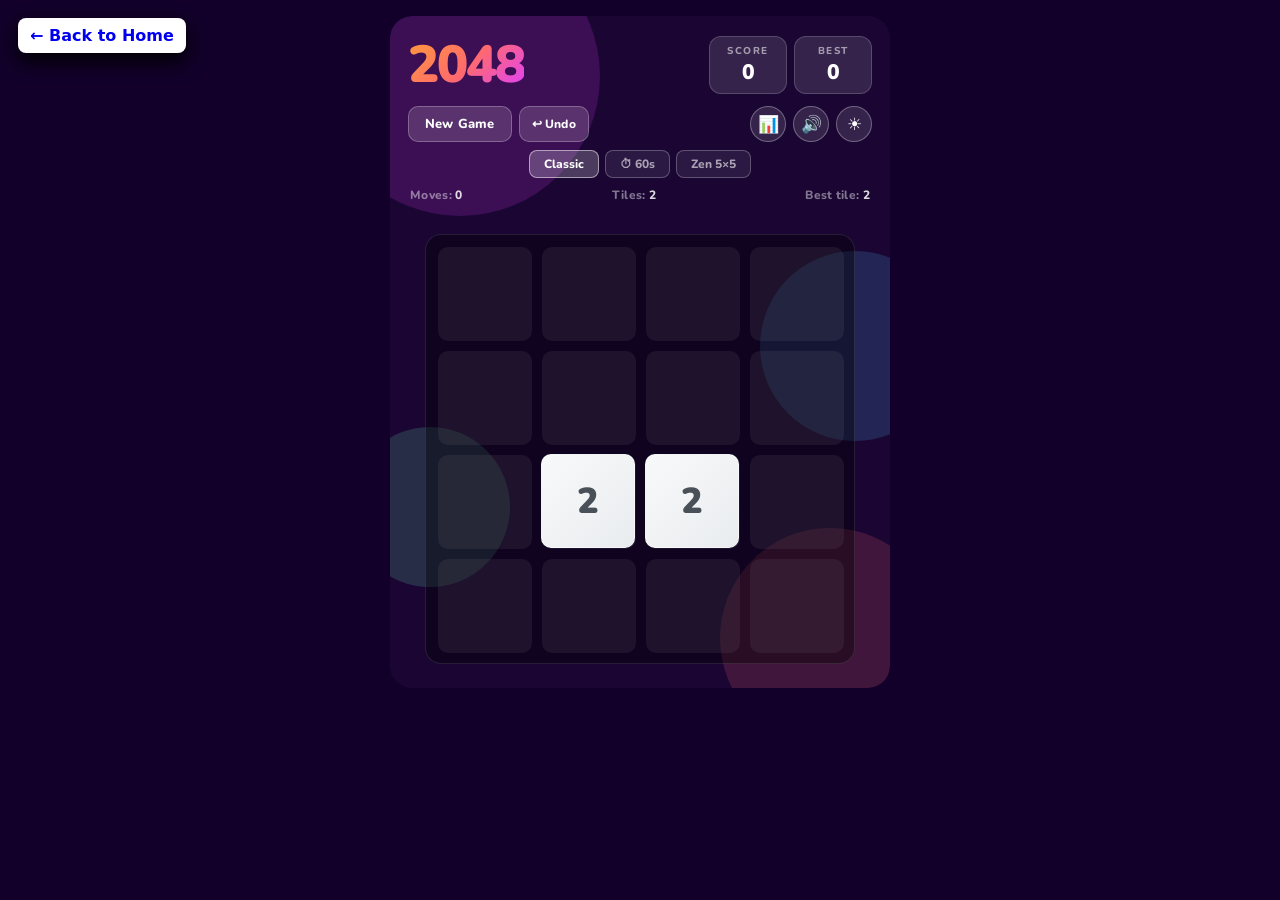
==== commit ceff7bc1: "Merge branch 'Main' into feat/start-game-btn-redesign" ====
--- a/public/2048_game/index.html
+++ b/public/2048_game/index.html
@@ -86,7 +86,14 @@
   <div class="tiles-layer" id="tl" aria-hidden="true"></div>
 
   <!-- Game-over / win overlay -->
-  <div id="ov" style="display:none" role="dialog" aria-modal="true" aria-label="Game result"></div>
+  <div
+  id="ov"
+  class="ov"
+  style="display:none"
+  role="dialog"
+  aria-modal="true"
+  aria-label="Game result">
+</div>
 
   <!-- Achievement pop-up -->
   <div class="achievement" id="ach" role="alert">
@@ -127,4 +134,4 @@
   <script src="script.js"></script>
 </body>
 
-</html>+</html>
--- a/public/2048_game/style.css
+++ b/public/2048_game/style.css
@@ -10,7 +10,9 @@
 }
 
 /* ---------- Reset ---------- */
-*, *::before, *::after {
+*,
+*::before,
+*::after {
   box-sizing: border-box;
   margin: 0;
   padding: 0;
@@ -39,22 +41,30 @@
   transition: background 0.4s;
 }
 
-body.light { background: #12002a; }
-body.dark  { background: #060e1a; }
+body.light {
+  background: #12002a;
+}
+body.dark {
+  background: #060e1a;
+}
 
 #g {
-    font-family: var(--font);
-    padding: 20px 18px 24px;
-    max-width: 500px;
-    width: 100%;
-    border-radius: 22px;
-    position: relative;
-    overflow: hidden;
-    transition: background 0.4s;
-}
-
-body.light #g { background: #1a0533; }
-body.dark  #g { background: #0a1628; }
+  font-family: var(--font);
+  padding: 20px 18px 24px;
+  max-width: 500px;
+  width: 100%;
+  border-radius: 22px;
+  position: relative;
+  overflow: hidden;
+  transition: background 0.4s;
+}
+
+body.light #g {
+  background: #1a0533;
+}
+body.dark #g {
+  background: #0a1628;
+}
 
 /* ---------- Animated background blobs ---------- */
 .blobs {
@@ -74,21 +84,81 @@
 }
 
 @keyframes drift {
-  0%   { transform: translate(0, 0) scale(1); }
-  100% { transform: translate(20px, 14px) scale(1.09); }
+  0% {
+    transform: translate(0, 0) scale(1);
+  }
+  100% {
+    transform: translate(20px, 14px) scale(1.09);
+  }
 }
 
 /* Light theme blobs */
-body.light .b1 { width:280px; height:280px; background:#e040fb; top:-80px;  left:-70px;  animation-delay: 0s;  }
-body.light .b2 { width:220px; height:220px; background:#ff6b6b; bottom:-60px; right:-50px; animation-delay:-3s;  }
-body.light .b3 { width:190px; height:190px; background:#4fc3f7; top:35%;    right:-60px; animation-delay:-5s;  }
-body.light .b4 { width:160px; height:160px; background:#69f0ae; bottom:15%; left:-40px;  animation-delay:-2s;  }
+body.light .b1 {
+  width: 280px;
+  height: 280px;
+  background: #e040fb;
+  top: -80px;
+  left: -70px;
+  animation-delay: 0s;
+}
+body.light .b2 {
+  width: 220px;
+  height: 220px;
+  background: #ff6b6b;
+  bottom: -60px;
+  right: -50px;
+  animation-delay: -3s;
+}
+body.light .b3 {
+  width: 190px;
+  height: 190px;
+  background: #4fc3f7;
+  top: 35%;
+  right: -60px;
+  animation-delay: -5s;
+}
+body.light .b4 {
+  width: 160px;
+  height: 160px;
+  background: #69f0ae;
+  bottom: 15%;
+  left: -40px;
+  animation-delay: -2s;
+}
 
 /* Dark theme blobs */
-body.dark .b1 { width:280px; height:280px; background:#00bcd4; top:-80px;  left:-70px;  animation-delay: 0s;  }
-body.dark .b2 { width:220px; height:220px; background:#7c4dff; bottom:-60px; right:-50px; animation-delay:-3s;  }
-body.dark .b3 { width:190px; height:190px; background:#00e676; top:35%;    right:-60px; animation-delay:-5s;  }
-body.dark .b4 { width:160px; height:160px; background:#ff6e40; bottom:15%; left:-40px;  animation-delay:-2s;  }
+body.dark .b1 {
+  width: 280px;
+  height: 280px;
+  background: #00bcd4;
+  top: -80px;
+  left: -70px;
+  animation-delay: 0s;
+}
+body.dark .b2 {
+  width: 220px;
+  height: 220px;
+  background: #7c4dff;
+  bottom: -60px;
+  right: -50px;
+  animation-delay: -3s;
+}
+body.dark .b3 {
+  width: 190px;
+  height: 190px;
+  background: #00e676;
+  top: 35%;
+  right: -60px;
+  animation-delay: -5s;
+}
+body.dark .b4 {
+  width: 160px;
+  height: 160px;
+  background: #ff6e40;
+  bottom: 15%;
+  left: -40px;
+  animation-delay: -2s;
+}
 
 /* ---------- Confetti canvas ---------- */
 #confetti-canvas {
@@ -102,7 +172,10 @@
 }
 
 /* ---------- Inner content ---------- */
-#inner { position: relative; z-index: 1; }
+#inner {
+  position: relative;
+  z-index: 1;
+}
 
 /* ---------- Header ---------- */
 .hdr {
@@ -131,7 +204,10 @@
 }
 
 /* ---------- Score boxes ---------- */
-.score-row { display: flex; gap: 7px; }
+.score-row {
+  display: flex;
+  gap: 7px;
+}
 
 .sc {
   border-radius: var(--radius-card);
@@ -157,10 +233,14 @@
   color: #fff;
 }
 
-.sc-val.bump { animation: sbump 0.2s ease; }
+.sc-val.bump {
+  animation: sbump 0.2s ease;
+}
 
 @keyframes sbump {
-  50% { transform: scale(1.28); }
+  50% {
+    transform: scale(1.28);
+  }
 }
 
 .gold-flash {
@@ -176,7 +256,10 @@
   margin-bottom: 8px;
 }
 
-.btns { display: flex; gap: 7px; }
+.btns {
+  display: flex;
+  gap: 7px;
+}
 
 .btn {
   font-family: var(--font);
@@ -189,15 +272,26 @@
   color: #fff;
   background: rgba(255, 255, 255, 0.15);
   letter-spacing: 0.2px;
-  transition: transform 0.12s, background 0.15s;
+  transition:
+    transform 0.12s,
+    background 0.15s;
 }
 
 .btn:hover {
-    background: rgba(255, 255, 255, 0.25);}
-.btn:active { transform: scale(0.93); }
-.btn.sm     { padding: 6px 12px; font-size: 12px; }
-
-.top-icons { display: flex; gap: 7px; }
+  background: rgba(255, 255, 255, 0.25);
+}
+.btn:active {
+  transform: scale(0.93);
+}
+.btn.sm {
+  padding: 6px 12px;
+  font-size: 12px;
+}
+
+.top-icons {
+  display: flex;
+  gap: 7px;
+}
 
 .icon-btn {
   background: rgba(255, 255, 255, 0.12);
@@ -214,7 +308,9 @@
   color: #fff;
 }
 
-.icon-btn:hover { transform: rotate(30deg) scale(1.1); }
+.icon-btn:hover {
+  transform: rotate(30deg) scale(1.1);
+}
 
 /* ---------- Mode buttons ---------- */
 .mode-row {
@@ -257,7 +353,9 @@
   height: 100%;
   border-radius: 2px;
   background: linear-gradient(90deg, #69f0ae, #00bcd4);
-  transition: width 0.1s linear, background 0.4s;
+  transition:
+    width 0.1s linear,
+    background 0.4s;
 }
 
 .timer-fill.danger {
@@ -280,7 +378,9 @@
   letter-spacing: 0.3px;
 }
 
-.meta-item span { color: rgba(255, 255, 255, 0.85); }
+.meta-item span {
+  color: rgba(255, 255, 255, 0.85);
+}
 
 /* ---------- Combo streak ---------- */
 .streak {
@@ -296,13 +396,16 @@
   text-shadow: 0 0 14px rgba(255, 213, 79, 0.9);
 }
 
-.streak.show { opacity: 1; }
+.streak.show {
+  opacity: 1;
+}
 
 /* ---------- Board ---------- */
 .wrap {
   position: relative;
   width: fit-content;
   margin: 0 auto;
+  overflow: visible;
 }
 
 .board {
@@ -334,58 +437,127 @@
   border-radius: var(--radius-tile);
 }
 
-body.light .cell { background: rgba(255, 255, 255, 0.06); }
-body.dark  .cell { background: rgba(255, 255, 255, 0.04); }
+body.light .cell {
+  background: rgba(255, 255, 255, 0.06);
+}
+body.dark .cell {
+  background: rgba(255, 255, 255, 0.04);
+}
 
 /* ---------- Tiles layer ---------- */
 .tiles-layer {
   position: absolute;
   inset: 0;
   pointer-events: none;
+  z-index: 5;
+}
+
+.tile {
   position: absolute;
-  inset: 0;
-}
-
-.tile {
-    position: absolute;
-    border-radius: var(--radius-tile);
-    display: flex;
-    align-items: center;
-    justify-content: center;
-    font-family: var(--font);
-    font-weight: 900;
-    border: 1.5px solid rgba(255, 255, 255, 0.22);
-  transition: top var(--anim-tile), left var(--anim-tile);
-    user-select: none;
-}
-
-.tile.new    { animation: tpop   0.20s cubic-bezier(0.34, 1.56, 0.64, 1); }
-.tile.merged { animation: tmerge 0.22s cubic-bezier(0.34, 1.56, 0.64, 1); }
+  border-radius: var(--radius-tile);
+  display: flex;
+  align-items: center;
+  justify-content: center;
+  font-family: var(--font);
+  font-weight: 900;
+  border: 1.5px solid rgba(255, 255, 255, 0.22);
+  transition:
+    top var(--anim-tile),
+    left var(--anim-tile);
+  user-select: none;
+}
+
+.tile.new {
+  animation: tpop 0.2s cubic-bezier(0.34, 1.56, 0.64, 1);
+}
+.tile.merged {
+  animation: tmerge 0.22s cubic-bezier(0.34, 1.56, 0.64, 1);
+}
 
 @keyframes tpop {
-  0%   { transform: scale(0) rotate(-8deg); opacity: 0; }
-  65%  { transform: scale(1.12); }
-  100% { transform: scale(1); opacity: 1; }
+  0% {
+    transform: scale(0) rotate(-8deg);
+    opacity: 0;
+  }
+  65% {
+    transform: scale(1.12);
+  }
+  100% {
+    transform: scale(1);
+    opacity: 1;
+  }
 }
 
 @keyframes tmerge {
-  45%  { transform: scale(1.22); }
-  100% { transform: scale(1); }
+  45% {
+    transform: scale(1.22);
+  }
+  100% {
+    transform: scale(1);
+  }
 }
 
 /* ---------- Tile colours ---------- */
-.tile[data-val="2"]    { background: linear-gradient(135deg,#f8f9fa,#e9ecef); color:#495057; font-size:36px; }
-.tile[data-val="4"]    { background: linear-gradient(135deg,#fff3e0,#ffe0b2); color:#e65100; font-size:36px; }
-.tile[data-val="8"]    { background: linear-gradient(135deg,#ff9800,#f44336); color:#fff;    font-size:36px; }
-.tile[data-val="16"]   { background: linear-gradient(135deg,#f44336,#e91e63); color:#fff;    font-size:36px; }
-.tile[data-val="32"]   { background: linear-gradient(135deg,#e91e63,#9c27b0); color:#fff;    font-size:36px; }
-.tile[data-val="64"]   { background: linear-gradient(135deg,#9c27b0,#673ab7); color:#fff;    font-size:36px; }
-.tile[data-val="128"]  { background: linear-gradient(135deg,#3f51b5,#2196f3); color:#fff;    font-size:28px; }
-.tile[data-val="256"]  { background: linear-gradient(135deg,#2196f3,#00bcd4); color:#fff;    font-size:28px; }
-.tile[data-val="512"]  { background: linear-gradient(135deg,#00bcd4,#4caf50); color:#fff;    font-size:28px; }
-.tile[data-val="1024"] { background: linear-gradient(135deg,#4caf50,#cddc39); color:#fff;    font-size:22px; }
-.tile[data-val="2048"] { background: linear-gradient(135deg,#ffd700,#ff9800,#ff5722); color:#fff; font-size:22px; }
-.tile[data-val="big"]  { background: linear-gradient(135deg,#212121,#424242); color:#fff;    font-size:16px; }
+.tile[data-val='2'] {
+  background: linear-gradient(135deg, #f8f9fa, #e9ecef);
+  color: #495057;
+  font-size: 36px;
+}
+.tile[data-val='4'] {
+  background: linear-gradient(135deg, #fff3e0, #ffe0b2);
+  color: #e65100;
+  font-size: 36px;
+}
+.tile[data-val='8'] {
+  background: linear-gradient(135deg, #ff9800, #f44336);
+  color: #fff;
+  font-size: 36px;
+}
+.tile[data-val='16'] {
+  background: linear-gradient(135deg, #f44336, #e91e63);
+  color: #fff;
+  font-size: 36px;
+}
+.tile[data-val='32'] {
+  background: linear-gradient(135deg, #e91e63, #9c27b0);
+  color: #fff;
+  font-size: 36px;
+}
+.tile[data-val='64'] {
+  background: linear-gradient(135deg, #9c27b0, #673ab7);
+  color: #fff;
+  font-size: 36px;
+}
+.tile[data-val='128'] {
+  background: linear-gradient(135deg, #3f51b5, #2196f3);
+  color: #fff;
+  font-size: 28px;
+}
+.tile[data-val='256'] {
+  background: linear-gradient(135deg, #2196f3, #00bcd4);
+  color: #fff;
+  font-size: 28px;
+}
+.tile[data-val='512'] {
+  background: linear-gradient(135deg, #00bcd4, #4caf50);
+  color: #fff;
+  font-size: 28px;
+}
+.tile[data-val='1024'] {
+  background: linear-gradient(135deg, #4caf50, #cddc39);
+  color: #fff;
+  font-size: 22px;
+}
+.tile[data-val='2048'] {
+  background: linear-gradient(135deg, #ffd700, #ff9800, #ff5722);
+  color: #fff;
+  font-size: 22px;
+}
+.tile[data-val='big'] {
+  background: linear-gradient(135deg, #212121, #424242);
+  color: #fff;
+  font-size: 16px;
+}
 
 /* ---------- Merge particles ---------- */
 .particle {
@@ -399,8 +571,14 @@
 }
 
 @keyframes particle-fly {
-  0%   { opacity: 1; transform: translate(0, 0) scale(1); }
-  100% { opacity: 0; transform: translate(var(--px), var(--py)) scale(0); }
+  0% {
+    opacity: 1;
+    transform: translate(0, 0) scale(1);
+  }
+  100% {
+    opacity: 0;
+    transform: translate(var(--px), var(--py)) scale(0);
+  }
 }
 
 /* ---------- Score float ---------- */
@@ -417,8 +595,14 @@
 }
 
 @keyframes floatup {
-  0%   { opacity: 1; transform: translateY(0); }
-  100% { opacity: 0; transform: translateY(-52px); }
+  0% {
+    opacity: 1;
+    transform: translateY(0);
+  }
+  100% {
+    opacity: 0;
+    transform: translateY(-52px);
+  }
 }
 
 /* ---------- Game over / win overlay ---------- */
@@ -431,14 +615,28 @@
   align-items: center;
   justify-content: center;
   gap: 11px;
-  z-index: 15;
+
+  z-index: 9999; /* FIX */
   animation: fdin 0.35s ease;
-}
-
-body.light .ov { background: rgba(10, 0, 30, 0.85); }
-body.dark  .ov { background: rgba(0, 10, 25, 0.88); }
-
-@keyframes fdin { from { opacity: 0; } to { opacity: 1; } }
+
+  backdrop-filter: blur(6px);
+}
+
+body.light .ov {
+  background: rgba(10, 0, 30, 0.85);
+}
+body.dark .ov {
+  background: rgba(0, 10, 25, 0.88);
+}
+
+@keyframes fdin {
+  from {
+    opacity: 0;
+  }
+  to {
+    opacity: 1;
+  }
+}
 
 .ov-title {
   font-size: 36px;
@@ -446,8 +644,14 @@
   letter-spacing: -1px;
 }
 
-.ov-title.win  { color: #ffd54f; text-shadow: 0 0 22px rgba(255, 213, 79, 0.8); }
-.ov-title.lose { color: #ff6b6b; text-shadow: 0 0 22px rgba(255, 107, 107, 0.7); }
+.ov-title.win {
+  color: #ffd54f;
+  text-shadow: 0 0 22px rgba(255, 213, 79, 0.8);
+}
+.ov-title.lose {
+  color: #ff6b6b;
+  text-shadow: 0 0 22px rgba(255, 107, 107, 0.7);
+}
 
 .ov-sub {
   font-size: 14px;
@@ -456,7 +660,11 @@
   margin-top: -6px;
 }
 
-.ov-stats { display: flex; gap: 10px; margin: 4px 0; }
+.ov-stats {
+  display: flex;
+  gap: 10px;
+  margin: 4px 0;
+}
 
 .ov-stat {
   background: rgba(255, 255, 255, 0.1);
@@ -474,9 +682,18 @@
   letter-spacing: 1px;
 }
 
-.ov-stat-val { font-size: 18px; font-weight: 900; color: #fff; }
-
-.ov .btn { font-size: 14px; padding: 10px 26px; border-radius: 12px; margin-top: 2px; }
+.ov-stat-val {
+  font-size: 18px;
+  font-weight: 900;
+  color: #fff;
+}
+
+.ov .btn {
+  font-size: 14px;
+  padding: 10px 26px;
+  border-radius: 12px;
+  margin-top: 2px;
+}
 
 /* ---------- Achievement pop-up ---------- */
 .achievement {
@@ -492,14 +709,19 @@
   z-index: 50;
   opacity: 0;
   transform: translateY(-10px);
-  transition: opacity 0.3s, transform 0.3s;
+  transition:
+    opacity 0.3s,
+    transform 0.3s;
   border: 1px solid rgba(255, 255, 255, 0.3);
   max-width: 185px;
   text-align: center;
   pointer-events: none;
 }
 
-.achievement.show { opacity: 1; transform: translateY(0); }
+.achievement.show {
+  opacity: 1;
+  transform: translateY(0);
+}
 
 .ach-title {
   font-size: 10px;
@@ -512,24 +734,38 @@
 /* ---------- Toast ---------- */
 .toast {
   position: absolute;
-  bottom: -50px;
+  bottom: 20px;
   left: 50%;
   transform: translateX(-50%);
-  background: rgba(255, 255, 255, 0.18);
-  color: #fff;
-  padding: 7px 18px;
+
+  background: rgba(0, 0, 0, 0.85);
+  color: #fff;
+
+  padding: 10px 18px;
   border-radius: 20px;
+
   font-size: 13px;
   font-weight: 800;
+
   opacity: 0;
-  transition: opacity 0.25s, bottom 0.25s;
+  transition: opacity 0.25s ease;
+
   pointer-events: none;
   white-space: nowrap;
-  z-index: 30;
-  border: 1px solid rgba(255, 255, 255, 0.22);
-}
-
-.toast.show { opacity: 1; bottom: -42px; }
+
+  z-index: 10000;
+}
+
+.toast.show {
+  opacity: 1;
+}
+
+/* ---------- Timer paused state ---------- */
+
+.timer-fill.paused {
+  opacity: 0.5;
+  filter: grayscale(0.4);
+}
 
 /* ---------- Stats modal ---------- */
 .stats-modal {
@@ -543,10 +779,16 @@
   animation: fdin 0.3s ease;
 }
 
-body.light .stats-modal { background: rgba(10, 0, 30, 0.92); }
-body.dark  .stats-modal { background: rgba(0, 10, 25, 0.94); }
-
-.stats-modal.open { display: flex; }
+body.light .stats-modal {
+  background: rgba(10, 0, 30, 0.92);
+}
+body.dark .stats-modal {
+  background: rgba(0, 10, 25, 0.94);
+}
+
+.stats-modal.open {
+  display: flex;
+}
 
 .stats-inner {
   width: 88%;
@@ -594,7 +836,9 @@
   margin-top: 2px;
 }
 
-.ach-list { margin-bottom: 14px; }
+.ach-list {
+  margin-bottom: 14px;
+}
 
 .ach-list-title {
   font-size: 12px;
@@ -642,26 +886,31 @@
 
 /* ---------- Reduced motion ---------- */
 @media (prefers-reduced-motion: reduce) {
-  .tile, .tile.new, .tile.merged,
-  .particle, .score-float, .blob,
-  .streak, .achievement { animation: none !important; transition: none !important; }
+  .tile,
+  .tile.new,
+  .tile.merged,
+  .particle,
+  .score-float,
+  .blob,
+  .streak,
+  .achievement {
+    animation: none !important;
+    transition: none !important;
+  }
 }
 
 /* ---------- Responsive ---------- */
 /* ---------- Responsive ---------- */
-@media (max-width: 480px){
-
+@media (max-width: 480px) {
   html,
-  body{
+  body {
     margin: 0;
     padding: 0;
     overflow-x: hidden;
     width: 100%;
   }
 
-  
-
-  #g{
+  #g {
     width: 100%;
     max-width: 100vw;
     padding: 10px 6px 16px;
@@ -671,86 +920,86 @@
 
   /* HEADER */
 
-  .hdr{
+  .hdr {
     margin-bottom: 10px;
     align-items: center;
   }
 
-  .logo{
+  .logo {
     font-size: 34px;
   }
 
-  .score-row{
+  .score-row {
     gap: 4px;
   }
 
-  .sc{
+  .sc {
     min-width: 54px;
     padding: 4px 7px;
   }
 
-  .sc-lbl{
+  .sc-lbl {
     font-size: 9px;
   }
 
-  .sc-val{
+  .sc-val {
     font-size: 15px;
   }
 
-  .ctrl{
+  .ctrl {
     flex-direction: column;
     gap: 8px;
     margin-bottom: 10px;
   }
 
   .btns,
-  .top-icons{
+  .top-icons {
     justify-content: center;
     flex-wrap: wrap;
   }
 
-  .btn{
+  .btn {
     padding: 7px 12px;
     font-size: 12px;
   }
 
-  .icon-btn{
+  .icon-btn {
     width: 32px;
     height: 32px;
     font-size: 15px;
   }
 
-  .mode-row{
+  .mode-row {
     flex-wrap: wrap;
     gap: 5px;
   }
 
-  .mode-btn{
+  .mode-btn {
     padding: 5px 10px;
     font-size: 11px;
   }
 
-  .meta-row{
+  .meta-row {
     justify-content: center;
     flex-wrap: wrap;
     gap: 6px;
     margin-bottom: 8px;
   }
 
-  .meta-item{
+  .meta-item {
     font-size: 11px;
   }
 
   /* BOARD */
 
-  .wrap{
+  .wrap {
     width: 100%;
     display: flex;
     justify-content: center;
     overflow: hidden;
   }
 
-  .board{
+  .board {
     position: relative;
     margin: 0 auto;
     overflow: hidden;
@@ -759,182 +1008,178 @@
     padding: var(--board-pad);
   }
 
-  .cell{
+  .cell {
     width: var(--tile-size);
     height: var(--tile-size);
   }
 
-  .tile{
+  .tile {
     width: var(--tile-size) !important;
     height: var(--tile-size) !important;
   }
 
-  .tiles-layer{
+  .tiles-layer {
     position: absolute;
     inset: 0;
   }
 
   /* TILE FONT SIZES */
 
-  .tile[data-val="2"],
-  .tile[data-val="4"],
-  .tile[data-val="8"],
-  .tile[data-val="16"],
-  .tile[data-val="32"],
-  .tile[data-val="64"]{
+  .tile[data-val='2'],
+  .tile[data-val='4'],
+  .tile[data-val='8'],
+  .tile[data-val='16'],
+  .tile[data-val='32'],
+  .tile[data-val='64'] {
     font-size: 20px;
   }
 
-  .tile[data-val="128"],
-  .tile[data-val="256"],
-  .tile[data-val="512"]{
+  .tile[data-val='128'],
+  .tile[data-val='256'],
+  .tile[data-val='512'] {
     font-size: 16px;
   }
 
-  .tile[data-val="1024"],
-.tile[data-val="2048"] {  font-size: 16px; }
-@media (max-width: 768px) {
-
-}
-
-@media (max-width: 445px){
-
-  :root{
-    --tile-size: 62px;
-    --tile-gap: 7px;
-    --board-pad: 6px;
-  }
-
-  .tile[data-val="2"],
-  .tile[data-val="4"],
-  .tile[data-val="8"],
-  .tile[data-val="16"],
-  .tile[data-val="32"],
-  .tile[data-val="64"]{
-    font-size: 22px;
-  }
-
-  .tile[data-val="128"],
-  .tile[data-val="256"],
-  .tile[data-val="512"]{
-    font-size: 18px;
-  }
-
-  .tile[data-val="1024"],
-  .tile[data-val="2048"]{
-    font-size: 14px;
-  }
-
-  .tile{
-  width: calc(var(--tile-size) + 14px) !important;
-  height: calc(var(--tile-size) + 14px) !important;
-}
-
-}
-
-@media (max-width: 418px){
-
-  :root{
-    --tile-size: 58px;
-    --tile-gap: 5.5px;
-    --board-pad: 4px;
-  }
-
-  .tile{
-    width: calc(var(--tile-size) + 10px) !important;
-    height: calc(var(--tile-size) + 10px) !important;
-  }
-
-}
-
-@media (max-width: 415px){
-
-  :root{
-    --tile-size: 64px;   /* slightly bigger like you asked */
-    --tile-gap: 4px;     /* enough breathing room */
-    --board-pad: 4px;
-  }
-
-  /* keep board stable — DO NOT distort */
-  .board{
-    gap: var(--tile-gap);
-    padding: var(--board-pad);
-    box-sizing: border-box;
-  }
-
-  .cell{
-    width: var(--tile-size);
-    height: var(--tile-size);
-  }
-
-  /* IMPORTANT: no calc, no scaling tricks */
-  .tile{
-    width: var(--tile-size) !important;
-    height: var(--tile-size) !important;
-  }
-
-  /* FIX: ensure tiles don’t sit on border */
-  .tiles-layer{
-    inset: var(--board-pad);
-  }
-}
-
-@media (max-width: 406px){
-
-  :root{
-    --tile-size: 62px;   /* keep tiles BIG (your request) */
-    --tile-gap: 2px;     /* minimal gap */
-    --board-pad: 2px;    /* minimal padding */
-  }
-
-  /* 🔥 HARD COMPRESS BOARD CONTAINER */
-  .wrap{
-    transform: scale(0.92);
-    transform-origin: center;
-  }
-
-  .board{
-    gap: var(--tile-gap);
-    padding: var(--board-pad);
-    box-sizing: border-box;
-  }
-
-  /* ensure alignment stays inside board */
-  .cell{
-    width: var(--tile-size);
-    height: var(--tile-size);
-  }
-
-  .tile{
-    width: var(--tile-size) !important;
-    height: var(--tile-size) !important;
-  }
-
-  .tiles-layer{
-    inset: var(--board-pad);
-  }
-
-  .blobs{
-  inset: 0;
-  overflow: hidden;
-}
-
-.blob{
-  opacity: 0.08;   /* reduce distraction */
-}
-
-/* OPTIONAL: push blobs behind everything safely */
-.blobs{
-  z-index: 0;
-}
-
-#inner{
-  position: relative;
-  z-index: 2;
-}
-
-.wrap{
-  position: relative;
-  z-index: 3;
-}
-}+  .tile[data-val='1024'],
+  .tile[data-val='2048'] {
+    font-size: 16px;
+  }
+  @media (max-width: 768px) {
+  }
+
+  @media (max-width: 445px) {
+    :root {
+      --tile-size: 62px;
+      --tile-gap: 7px;
+      --board-pad: 6px;
+    }
+
+    .tile[data-val='2'],
+    .tile[data-val='4'],
+    .tile[data-val='8'],
+    .tile[data-val='16'],
+    .tile[data-val='32'],
+    .tile[data-val='64'] {
+      font-size: 22px;
+    }
+
+    .tile[data-val='128'],
+    .tile[data-val='256'],
+    .tile[data-val='512'] {
+      font-size: 18px;
+    }
+
+    .tile[data-val='1024'],
+    .tile[data-val='2048'] {
+      font-size: 14px;
+    }
+
+    .tile {
+      width: calc(var(--tile-size) + 14px) !important;
+      height: calc(var(--tile-size) + 14px) !important;
+    }
+  }
+
+  @media (max-width: 418px) {
+    :root {
+      --tile-size: 58px;
+      --tile-gap: 5.5px;
+      --board-pad: 4px;
+    }
+
+    .tile {
+      width: calc(var(--tile-size) + 10px) !important;
+      height: calc(var(--tile-size) + 10px) !important;
+    }
+  }
+
+  @media (max-width: 415px) {
+    :root {
+      --tile-size: 64px; /* slightly bigger like you asked */
+      --tile-gap: 4px; /* enough breathing room */
+      --board-pad: 4px;
+    }
+
+    /* keep board stable — DO NOT distort */
+    .board {
+      gap: var(--tile-gap);
+      padding: var(--board-pad);
+      box-sizing: border-box;
+    }
+
+    .cell {
+      width: var(--tile-size);
+      height: var(--tile-size);
+    }
+
+    /* IMPORTANT: no calc, no scaling tricks */
+    .tile {
+      width: var(--tile-size) !important;
+      height: var(--tile-size) !important;
+    }
+
+    /* FIX: ensure tiles don’t sit on border */
+    .tiles-layer {
+      inset: var(--board-pad);
+    }
+  }
+
+  @media (max-width: 406px) {
+    :root {
+      --tile-size: 62px; /* keep tiles BIG (your request) */
+      --tile-gap: 2px; /* minimal gap */
+      --board-pad: 2px; /* minimal padding */
+    }
+
+    /* 🔥 HARD COMPRESS BOARD CONTAINER */
+    .wrap {
+      transform: scale(0.92);
+      transform-origin: center;
+    }
+
+    .board {
+      gap: var(--tile-gap);
+      padding: var(--board-pad);
+      box-sizing: border-box;
+    }
+
+    /* ensure alignment stays inside board */
+    .cell {
+      width: var(--tile-size);
+      height: var(--tile-size);
+    }
+
+    .tile {
+      width: var(--tile-size) !important;
+      height: var(--tile-size) !important;
+    }
+
+    .tiles-layer {
+      inset: var(--board-pad);
+    }
+
+    .blobs {
+      inset: 0;
+      overflow: hidden;
+    }
+
+    .blob {
+      opacity: 0.08; /* reduce distraction */
+    }
+
+    /* OPTIONAL: push blobs behind everything safely */
+    .blobs {
+      z-index: 0;
+    }
+
+    #inner {
+      position: relative;
+      z-index: 2;
+    }
+
+    .wrap {
+      position: relative;
+      z-index: 3;
+    }
+  }
+}
